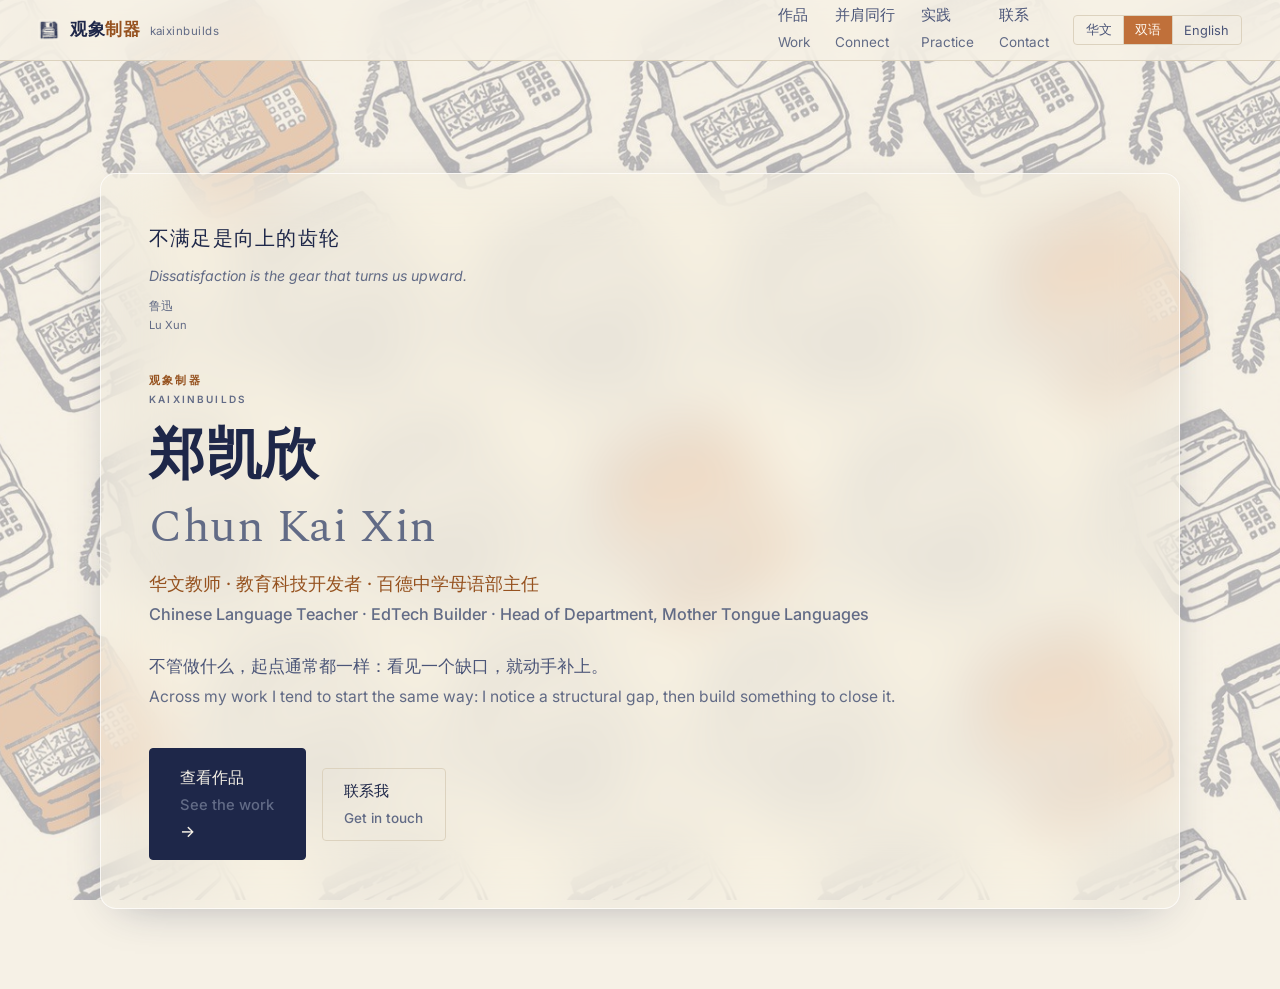
==== index.html @ 91c28ff5 "always-bilingual wordmark, one-sentence hero, Lu Xun epigraph" ====
<!DOCTYPE html>
<!-- Generated by build.py. Edit build.py, not this file. -->
<html lang="en">
<head>
<meta charset="utf-8">
<meta name="viewport" content="width=device-width, initial-scale=1">
<title data-i18n="page.home.title">Chun Kai Xin - Chinese Language Teacher and EdTech Builder</title>
<meta name="description" data-i18n="site.description" data-i18n-attr="content" content="Classroom-grounded Chinese Language learning tools, designed and built by a practising Singapore teacher.">
<link rel="canonical" href="https://kaixinbuilds.github.io/">

<meta property="og:type" content="website">
<meta property="og:site_name" content="kaixinbuilds">
<meta property="og:title" content="Chun Kai Xin - Chinese Language Teacher and EdTech Builder">
<meta property="og:description" content="Classroom-grounded Chinese Language learning tools, designed and built by a practising Singapore teacher.">
<meta property="og:url" content="https://kaixinbuilds.github.io/">
<meta property="og:image" content="https://kaixinbuilds.github.io/assets/social-card.jpg">
<meta name="twitter:card" content="summary_large_image">
<meta name="color-scheme" content="light">
<meta name="theme-color" content="#1E2749">

<!-- Spectral for headings and epigraphs, Inter for body and UI. Chinese
     resolves to the system serif (Songti SC / Source Han Serif): a webfont
     with CJK coverage would cost megabytes for one page. -->
<link rel="preconnect" href="https://fonts.googleapis.com">
<link rel="preconnect" href="https://fonts.gstatic.com" crossorigin>
<link href="https://fonts.googleapis.com/css2?family=Inter:wght@400;500;600&family=Spectral:ital,wght@0,400;0,600;1,400&display=swap" rel="stylesheet">

<link rel="stylesheet" href="style.css">
<link rel="icon" href="favicon.png" sizes="48x48">
<link rel="apple-touch-icon" href="apple-touch-icon.png">
</head>
<body>

<a class="skip-link" href="#main">Skip to content</a>

<header class="site-header">
  <div class="wrap">
    <div class="header-inner">
      <a class="wordmark" href="index.html" aria-current="page">
        <img class="mark" src="favicon.png" alt="" width="22" height="22" decoding="async">
        <span class="wordmark-text" id="wordmark-text">kaixin<em>builds</em></span>
      </a>

      <nav class="site-nav" aria-label="Primary">
        <a href="work.html" data-i18n="nav.work">Work</a>
        <a href="talks.html" data-i18n="nav.talks">Connect</a>
        <a href="approach.html" data-i18n="nav.approach">Practice</a>
        <a href="contact.html" data-i18n="nav.contact">Contact</a>
      </nav>

      <!-- Three modes, like the game: Chinese, both, English. The labels are
           language names, so they are never themselves translated. -->
      <div id="lang-switch" class="lang-switch" role="group" aria-label="Language / 语言">
        <button type="button" data-lang="zh" lang="zh-Hans">华文</button>
        <button type="button" data-lang="both" lang="zh-Hans">双语</button>
        <button type="button" data-lang="en" lang="en">English</button>
      </div>
    </div>
  </div>
</header>

<main id="main">
  <section class="hero" id="top">
    <div class="wrap">
      <!-- The couplet VocabSummit is named from. Both languages always show:
           the pairing itself is the content, not a translation of it. -->
      <p class="epigraph">
        <span class="zh" lang="zh-Hans">不满足是向上的齿轮</span>
        <span class="en" lang="en">Dissatisfaction is the gear that turns us upward.</span>
        <span class="src" data-i18n="epigraph.source">鲁迅</span>
      </p>

      <p class="eyebrow" data-i18n="brand.full">kaixinbuilds</p>
      <h1 class="hero-name" data-i18n="hero.name">Chun Kai Xin</h1>
      <p class="hero-tagline" data-i18n="hero.tagline"></p>
      <p class="hero-intro" data-i18n="hero.intro"></p>
      <p class="hero-actions">
        <a class="btn btn-primary" href="work.html" data-i18n="hero.ctaWork">See the work</a>
        <a class="btn btn-ghost" href="contact.html" data-i18n="hero.ctaContact">Get in touch</a>
      </p>
    </div>
  </section>
</main>

<script src="script.js"></script>
</body>
</html>
---- style.css ----
/* ==========================================================
   kaixinbuilds — block print on paper
   One ink tone on a warm paper ground, one ochre accent used
   sparingly. Tone comes from carved line, never from gradient.
   The playful 16-bit register is quoted, never worn: it only
   appears inside .screen-bezel.
   ========================================================== */

:root {
  /* ── ink on paper ── */
  --paper:      #F6F1E6;
  --paper-sunk: #EFE8D7;
  --card:       #FCFAF4;
  --ink:        #1E2749;
  --ink-soft:   #4B5578;
  --ink-faint:  #626B86;
  --rule:       #DCD2BE;
  --glass-edge: rgba(255, 255, 255, .70);

  /* ── the single accent, drawn from the sunrise in the print ── */
  --ochre:      #C0703A;
  --ochre-deep: #96521F;
  --ochre-wash: #F0E2D2;

  --font-serif: "Spectral", "Songti SC", "Noto Serif CJK SC", "Source Han Serif SC",
                "SimSun", Georgia, serif;
  --font-sans:  "Inter", -apple-system, BlinkMacSystemFont, "Segoe UI",
                "PingFang SC", "Hiragino Sans GB", "Microsoft YaHei", sans-serif;

  --wrap: 1080px;
  --wrap-narrow: 660px;
  --radius: 4px;              /* print is cut, not rounded */
}

/* Night print: the same block pulled in ink on dark stock. */
/* ── reset ─────────────────────────────────────────────── */
*, *::before, *::after { box-sizing: border-box; }
html { -webkit-text-size-adjust: 100%; scroll-behavior: smooth; }
@media (prefers-reduced-motion: reduce) {
  html { scroll-behavior: auto; }
  *, *::before, *::after { animation-duration: .01ms !important; transition-duration: .01ms !important; }
}

body {
  margin: 0;
  background: var(--paper);
  color: var(--ink);
  font-family: var(--font-sans);
  font-size: 17px;
  line-height: 1.68;
  -webkit-font-smoothing: antialiased;
}

img, svg { max-width: 100%; display: block; }

/* ── the print, fixed behind every page ────────────────── */
/* A pseudo-element rather than background-attachment: fixed, which iOS
   Safari does not honour. It sits behind everything and never scrolls,
   so the pattern reads as paper stock rather than as content. */
body::before {
  content: "";
  position: fixed;
  inset: 0;
  z-index: -1;
  pointer-events: none;
  background: url("assets/art/prints/payphone-background.jpg") center center / cover no-repeat;
  opacity: .30;
}
a { color: var(--ochre-deep); text-underline-offset: .18em; }

h1, h2, h3 {
  margin: 0;
  font-family: var(--font-serif);
  font-weight: 600;
  line-height: 1.22;
  letter-spacing: -.012em;
}
/* Chinese in a serif face needs a touch more air than latin does. */
:lang(zh) h1, :lang(zh) h2, :lang(zh) h3 { letter-spacing: .01em; }

:focus-visible { outline: 2px solid var(--ochre); outline-offset: 3px; }

.skip-link {
  position: absolute; left: -9999px; top: 0; z-index: 100;
  background: var(--ink); color: var(--paper); padding: .6rem 1rem; text-decoration: none;
}
.skip-link:focus { left: 0; top: 0; }

/* ── glass ─────────────────────────────────────────────── */
/* Content floats on frosted panels so the print stays visible behind it
   without ever competing with the text on top. */
main > section > .wrap {
  background: color-mix(in srgb, var(--paper) 50%, transparent);
  -webkit-backdrop-filter: blur(30px) saturate(165%);
          backdrop-filter: blur(30px) saturate(165%);
  border: 1px solid var(--glass-edge);
  border-radius: 16px;
  padding: clamp(1.5rem, 4vw, 3rem);
  box-shadow: 0 12px 44px -20px rgba(30, 39, 73, .38);
}

/* Without backdrop-filter the panel would be bare translucency over a busy
   pattern, so thicken it to near-opaque instead. */
@supports not ((backdrop-filter: blur(1px)) or (-webkit-backdrop-filter: blur(1px))) {
  main > section > .wrap { background: color-mix(in srgb, var(--paper) 97%, transparent); }
}

/* ── layout ────────────────────────────────────────────── */
.wrap { width: min(100% - 2.5rem, var(--wrap)); margin-inline: auto; }
.wrap-narrow { width: min(100% - 2.5rem, var(--wrap-narrow)); }
.section { padding-block: clamp(3.25rem, 7vw, 5.5rem); }
main > .section:first-child { padding-top: clamp(2.75rem, 6vw, 4.5rem); }
main > .section + .section { border-top: 1px solid var(--rule); }

/* Each nav item is its own page now, so every page opens with a title. */
.page-title {
  font-size: clamp(1.9rem, 4.4vw, 2.6rem);
  letter-spacing: -.025em;
}
.page-sub {
  margin: .85rem 0 clamp(2.25rem, 5vw, 3.25rem);
  color: var(--ink-soft);

  font-size: 1.04rem;
}
.section-title { font-size: clamp(1.5rem, 3.2vw, 1.95rem); }
.section-sub { margin: .7rem 0 2.5rem; color: var(--ink-soft); }

.eyebrow {
  margin: 0 0 .9rem;
  font-family: var(--font-sans);
  font-size: .68rem; font-weight: 600;
  letter-spacing: .2em; text-transform: uppercase;
  color: var(--ochre-deep);
}

/* ── header ────────────────────────────────────────────── */
.site-header {
  position: sticky; top: 0; z-index: 50;
  background: color-mix(in srgb, var(--paper) 82%, transparent);
  -webkit-backdrop-filter: blur(18px) saturate(150%);
          backdrop-filter: blur(18px) saturate(150%);
  border-bottom: 1px solid var(--rule);
}
/* The bar spans the window while the content panels stay centred at 1080px,
   so the wordmark sits at the left edge and the nav at the right instead of
   both bunching into the middle of a wide screen. */
.site-header .wrap {
  width: 100%;
  max-width: none;
  padding-inline: clamp(1.25rem, 3vw, 2.5rem);
}
.header-inner { display: flex; align-items: center; gap: 1.5rem; min-height: 60px; }

.wordmark {
  display: flex; align-items: center; gap: .6rem;
  margin-right: auto;
  color: var(--ink); text-decoration: none;
  font-family: var(--font-serif);
  font-size: 1.05rem; font-weight: 600; letter-spacing: -.01em;
}
.wordmark .mark {
  width: 22px; height: 22px; flex: none;
  border-radius: 3px;
}
.wordmark-text { white-space: nowrap; }
.wordmark-text :lang(zh-Hans) { letter-spacing: .04em; }
.wordmark-latin {
  margin-left: .55rem;
  font-family: var(--font-sans);
  font-size: .72rem;
  font-weight: 400;
  letter-spacing: .04em;
  color: var(--ink-faint);
}
.wordmark em { font-style: normal; color: var(--ochre-deep); }

.site-nav { display: flex; gap: 1.6rem; }
.site-nav a {
  color: var(--ink-soft); text-decoration: none;
  font-size: .92rem;
  padding-bottom: .15rem;
  border-bottom: 1px solid transparent;
}
.site-nav a:hover { color: var(--ink); border-bottom-color: var(--ochre); }
.site-nav a[aria-current="page"] { color: var(--ink); border-bottom-color: var(--ochre); }

@media (max-width: 700px) {
  .header-inner { flex-wrap: wrap; gap: .5rem 1rem; padding-bottom: .5rem; }
  .wordmark { margin-right: auto; }
  .site-nav {
    order: 3;
    width: 100%;
    gap: 1.25rem;
    padding-top: .1rem;
  }
  .site-nav a { font-size: .88rem; }
}

/* ── hero ──────────────────────────────────────────────── */
.hero { padding-block: clamp(3.5rem, 10vw, 7rem) clamp(3rem, 8vw, 5rem); }

/* The couplet the flagship project is named from. Both languages always
   show: the pairing is the content, not a translation of it. */
.epigraph { margin: 0 0 2.25rem; }
.epigraph .zh {
  display: block;
  font-family: var(--font-serif);
  font-size: clamp(1.05rem, 2.4vw, 1.28rem);
  letter-spacing: .06em;
  color: var(--ink);
}
.epigraph .en {
  display: block;
  margin-top: .5rem;
  font-size: .88rem; font-style: italic;
  color: var(--ink-faint);
}
/* Chinese readers do not need the couplet glossed back to them, so the
   English line shows only in the English version. */


.epigraph .src {
  display: block; margin-top: .5rem;
  font-size: .76rem; line-height: 1.6;
  color: var(--ink-faint);

}

.hero-name {
  font-size: clamp(2.3rem, 6.5vw, 3.5rem);
  letter-spacing: -.028em;
}
.hero-tagline {
  margin: .85rem 0 0;
  font-size: clamp(.98rem, 2vw, 1.1rem);
  color: var(--ochre-deep); font-weight: 500;

}
.hero-intro { margin: 1.5rem 0 0; color: var(--ink-soft); }
.hero-actions { display: flex; flex-wrap: wrap; align-items: center; gap: 1rem; margin: 2.4rem 0 0; }
.hero-actions .btn-primary {
  font-size: 1rem;
  padding: .9rem 1.9rem;
}
.hero-actions .btn-primary::after {
  content: " \2192";
  display: inline-block;
  transition: transform .16s;
}
.hero-actions .btn-primary:hover::after { transform: translateX(3px); }

/* ── buttons ───────────────────────────────────────────── */
.btn {
  display: inline-block; font-family: var(--font-sans);
  font-size: .92rem; font-weight: 500;
  padding: .66rem 1.35rem;
  border: 1px solid var(--ink);
  border-radius: var(--radius);
  text-decoration: none; cursor: pointer;
  transition: background .14s, color .14s;
}
.btn-primary { background: var(--ink); color: var(--paper); }
.btn-primary:hover { background: transparent; color: var(--ink); }
.btn-ghost { background: transparent; color: var(--ink); border-color: var(--rule); }
.btn-ghost:hover { border-color: var(--ink); }
.btn-accent { background: var(--ochre); border-color: var(--ochre); color: #FFF8F0; }
.btn-accent:hover { background: var(--ochre-deep); border-color: var(--ochre-deep); }
.btn[disabled] { opacity: .55; cursor: progress; }

/* ── screen bezel: the one place pixel content is allowed ─ */
.screen-bezel {
  border-radius: 8px;
  padding: 11px;
  background: var(--ink);
  box-shadow: inset 0 1px 4px rgba(0, 0, 0, .35);
}
.screen-inner {
  position: relative;
  border-radius: 3px;
  overflow: hidden;
  background: #12162A;
  aspect-ratio: 16 / 10;
}
.screen-inner img {
  width: 100%; height: 100%;
  object-fit: cover; image-rendering: pixelated;
  opacity: 0; transition: opacity .2s;
}
.shot.is-loaded .screen-inner img { opacity: 1; }
.shot.is-loaded .screen-inner::after { content: none; }
.screen-inner::after {
  content: attr(data-missing);
  position: absolute; inset: 0;
  display: grid; place-items: center; text-align: center;
  padding: 1rem;
  color: rgba(242, 235, 219, .42);
  font-size: .72rem; line-height: 1.8; font-family: var(--font-sans);
}

/* ── featured project ──────────────────────────────────── */
.featured-titlerow { display: flex; align-items: baseline; gap: .8rem; flex-wrap: wrap; }
.featured-title { font-size: clamp(1.75rem, 4vw, 2.35rem); letter-spacing: -.025em; }
.featured-subtitle { margin: .45rem 0 0; color: var(--ink-soft); font-size: 1.04rem; }
.featured-summary { margin: 1.35rem 0 0; color: var(--ink-soft); }

.badge-live {
  font-family: var(--font-sans);
  font-size: .64rem; font-weight: 600; letter-spacing: .14em; text-transform: uppercase;
  color: var(--ochre-deep);
  border: 1px solid var(--ochre);
  border-radius: var(--radius);
  padding: .16rem .5rem;
}

/* specimen-label discipline: figures stated plainly, ruled, not boxed */
.stats {
  display: flex; flex-wrap: wrap; gap: 1.5rem 2.5rem;
  margin: 2.1rem 0 0; padding: 1.3rem 0 0;
  border-top: 1px solid var(--rule);
  list-style: none;
}
.stats .value {
  display: block;
  font-family: var(--font-serif);
  font-size: clamp(1.5rem, 3.4vw, 1.95rem);
  font-variant-numeric: tabular-nums;
  letter-spacing: -.02em;
}
.stats .label {
  display: block; margin-top: .2rem;
  font-size: .78rem; letter-spacing: .06em;
  color: var(--ink-faint);
}

.highlight-box {
  margin: 2.1rem 0 0;
  padding-left: 1.2rem;
  border-left: 2px solid var(--ochre);

}
.highlight-box .label {
  display: block;
  font-size: .68rem; font-weight: 600;
  letter-spacing: .18em; text-transform: uppercase;
  color: var(--ochre-deep); margin-bottom: .45rem;
}
.highlight-box p { margin: 0; color: var(--ink-soft); font-size: .97rem; }

.featured-cta { margin: 2rem 0 0; }

/* screenshots read as captured artifacts: plenty of air, ruled captions */
.shots {
  display: grid; grid-template-columns: repeat(auto-fit, minmax(250px, 1fr));
  gap: 1.5rem;
  margin-top: clamp(2.5rem, 5vw, 3.5rem);
}
.shot { margin: 0; }
.shot-wide { grid-column: 1 / -1; }
.shot-wide .screen-inner { aspect-ratio: 1600 / 826; }
.shot figcaption {
  margin-top: .75rem; padding-top: .5rem;
  border-top: 1px solid var(--rule);
  font-size: .81rem; color: var(--ink-faint);
}

/* ── project grid ──────────────────────────────────────── */
.card-grid {
  display: grid;
  grid-template-columns: repeat(auto-fit, minmax(min(100%, 22rem), 1fr));
  gap: clamp(1.5rem, 3vw, 2.25rem);
  align-items: start;
}
.card {
  display: flex; flex-direction: column;
  background: color-mix(in srgb, var(--card) 92%, transparent);
  border: 1px solid var(--rule);
  border-radius: var(--radius);
  padding: 1.6rem;
  transition: border-color .15s;
}
.card:hover { border-color: var(--ink); }
.card-body { display: flex; flex-direction: column; flex: 1; }

/* Name on top, the thing itself in the middle, details underneath. */
.card-media { gap: 0; }
.card-media > h3 { margin-bottom: 1rem; }
.card-media > .shot { margin: 0 0 1.25rem; }
.card-media .screen-inner { aspect-ratio: 16 / 10; }
.card-media .shot figcaption { margin-top: .6rem; padding-top: .45rem; }
.card h3 { font-size: 1.16rem; }

/* A project with a playable embed spans the whole grid row. */
.card-wide {
  grid-column: 1 / -1;
  display: grid;
  grid-template-columns: minmax(0, 1.2fr) minmax(0, 1fr);
  gap: 1.8rem;
  align-items: center;
}
@media (max-width: 760px) { .card-wide { grid-template-columns: 1fr; gap: 1.3rem; } }

.embed .screen-inner { background: #12162A; }
.card-wide .screen-inner { aspect-ratio: 16 / 10; }
.embed-note { margin: .7rem 0 0 !important; font-size: .78rem; color: var(--ink-faint); }

.embed-play {
  position: absolute; inset: 0;
  display: grid; place-content: center; gap: .7rem; justify-items: center;
  width: 100%; height: 100%;
  border: 0; cursor: pointer;
  font-family: var(--font-sans); color: #F2EBDB;
  background: radial-gradient(circle at 50% 45%, #2A2F52 0%, #12162A 70%);
  transition: background .2s;
}
.embed-play:hover { background: radial-gradient(circle at 50% 45%, #353B66 0%, #12162A 70%); }
.embed-play-icon {
  display: grid; place-content: center;
  width: 54px; height: 54px; border-radius: 50%;
  border: 1px solid rgba(242, 235, 219, .45);
  font-size: 1.1rem; padding-left: 4px;
}
.embed-play:hover .embed-play-icon { border-color: var(--ochre); color: var(--ochre); }
.embed-play-label { font-size: .88rem; font-weight: 500; letter-spacing: .02em; }

.embed-frame { position: absolute; inset: 0; width: 100%; height: 100%; border: 0; display: block; }
.card p { margin: .7rem 0 1.4rem; color: var(--ink-soft); font-size: .94rem; }
.card-foot { margin-top: auto; display: flex; align-items: center; justify-content: flex-end; }

.card-link { font-size: .9rem; font-weight: 500; text-decoration: none; white-space: nowrap; }
.card-link:hover { text-decoration: underline; }
.card-link[aria-disabled="true"] { color: var(--ink-faint); pointer-events: none; }

/* ── talks ─────────────────────────────────────────────── */
/* An accordion rather than a stack: the page reads as a scannable list of
   titles, and a visitor opens only what they came for. Built on <details>
   so it works with the keyboard and without JavaScript. */
/* Upcoming and completed are separate groups, each in its own order. */
.talk-group + .talk-group { margin-top: 2.75rem; }
.talk-group-title {
  font-family: var(--font-sans);
  font-size: .7rem; font-weight: 600;
  letter-spacing: .18em; text-transform: uppercase;
  color: var(--ink-faint);
  margin-bottom: .35rem;
}
.talks-list { list-style: none; margin: 0; padding: 0; }
.talks-list li { border-top: 1px solid var(--rule); }
.talks-list li:last-child { border-bottom: 1px solid var(--rule); }

.talk-head {
  display: grid;
  grid-template-columns: 8.5rem 1fr auto 1rem;
  align-items: baseline;
  gap: .5rem 1.25rem;
  padding: 1.15rem .25rem;
  cursor: pointer;
  list-style: none;
  transition: background .15s;
}
.talk-head::-webkit-details-marker { display: none; }
.talk-head:hover { background: color-mix(in srgb, var(--ochre) 7%, transparent); }
.talk-head:focus-visible { outline: 2px solid var(--ochre); outline-offset: -2px; }

.talk-date { font-size: .84rem; color: var(--ink-faint); font-variant-numeric: tabular-nums; }
.talk-title {
  font-family: var(--font-serif);
  font-size: 1.04rem; font-weight: 600;
  line-height: 1.35;
  color: var(--ink);
}
.talk-status {
  font-size: .64rem; font-weight: 600; letter-spacing: .1em; text-transform: uppercase;
  white-space: nowrap;
}
.talk-status.upcoming { color: var(--ochre-deep); }
.talk-status.completed { color: var(--ink-faint); }

.talk-chevron {
  justify-self: end;
  width: 8px; height: 8px;
  border-right: 1.5px solid var(--ink-faint);
  border-bottom: 1.5px solid var(--ink-faint);
  transform: rotate(45deg) translate(-2px, -2px);
  transition: transform .2s;
}
.talk[open] .talk-chevron { transform: rotate(-135deg) translate(-2px, -2px); }

.talk-body {
  padding: 0 1rem 1.4rem 9.75rem;
  animation: talk-open .22s ease-out;
}
@keyframes talk-open { from { opacity: 0; transform: translateY(-4px); } }
@media (prefers-reduced-motion: reduce) { .talk-body { animation: none; } }

.talk-venue { margin: 0; font-size: .87rem; color: var(--ink-faint); }
.talk-summary { margin: .6rem 0 0; color: var(--ink-soft); font-size: .95rem; }
.talk-links { display: flex; flex-wrap: wrap; gap: 1.4rem; margin: .9rem 0 0; }
.talk-link { font-size: .89rem; }

/* Recognition earned by a talk, set apart from its description. */
.talk-award {
  margin: .6rem 0 0;
  font-size: .84rem; font-weight: 500;
  color: var(--ochre-deep);
}
.talk-award::before { content: "\25c6"; margin-right: .45rem; font-size: .7em; vertical-align: .1em; }

@media (max-width: 660px) {
  .talk-head { grid-template-columns: 1fr auto auto; gap: .3rem .7rem; }
  .talk-date    { grid-row: 1; grid-column: 1; }
  .talk-status  { grid-row: 1; grid-column: 2; }
  .talk-chevron { grid-row: 1; grid-column: 3; align-self: center; }
  .talk-title   { grid-row: 2; grid-column: 1 / -1; }
  .talk-body { padding-left: .25rem; padding-right: .25rem; }
}

/* ── approach ──────────────────────────────────────────── */
.lede { margin: 1.1rem 0 0; color: var(--ink-soft); }
.approach .epigraph { margin-bottom: 2rem; }

/* The loop is a real sequence, so it is a real ordered list. */
.loop {
  list-style: none;
  counter-reset: loop;
  margin: clamp(2.5rem, 6vw, 3.5rem) 0 0;
  padding: 0;
  display: grid;
  gap: clamp(1.9rem, 4vw, 2.6rem);
}
.loop li { counter-increment: loop; position: relative; padding-left: 2.9rem; }
.loop li::before {
  content: counter(loop);
  position: absolute; left: 0; top: .1rem;
  width: 1.9rem; height: 1.9rem;
  display: grid; place-content: center;
  border: 1px solid var(--ochre);
  border-radius: 50%;
  font-family: var(--font-sans);
  font-size: .78rem; font-weight: 600;
  color: var(--ochre-deep);
}
/* a line joining the stages, so it reads as one loop rather than five notes */
.loop li:not(:last-child)::after {
  content: "";
  position: absolute; left: .95rem; top: 2.3rem; bottom: -1.5rem;
  border-left: 1px dashed var(--rule);
}
.loop h2 { font-size: 1.08rem; line-height: 1.35; }
.loop-cycle {
  margin: .25rem 0 0;
  font-size: .72rem; letter-spacing: .12em; text-transform: lowercase;
  font-style: italic;
  color: var(--ink-faint);
}
.loop li > p:last-child { margin: .65rem 0 0; color: var(--ink-soft); font-size: .96rem; }

/* ── contact layout ───────────────────────────────────── */
.contact-layout {
  display: grid;
  grid-template-columns: minmax(0, 1fr) minmax(0, 30rem);
  gap: clamp(2rem, 5vw, 4rem);
  align-items: start;
  margin-top: clamp(2rem, 5vw, 3rem);
}
@media (max-width: 860px) {
  .contact-layout { grid-template-columns: 1fr; }
  .specimen { justify-self: start; max-width: 30rem; }
}
/* ── the print, hung and labelled ──────────────────────── */
/* Gallery conventions: a deep mat, a thin frame, and a wall label naming the
   artist first. The work is credited, not used as wallpaper. */
.specimen { display: none; margin: 0; }
.specimen.is-loaded { display: block; }

.specimen-plate {
  background: #FFFDF8;
  border: 1px solid var(--rule);
  padding: clamp(.9rem, 2.5vw, 1.4rem);
  box-shadow: 0 14px 30px -18px rgba(30, 39, 73, .5);
}
.specimen-plate img { width: 100%; height: auto; }

.specimen-label {
  display: grid;
  gap: .12rem;
  margin-top: 1rem;
  padding-left: .1rem;
  border-left: 0;
}
.specimen-artist {
  font-family: var(--font-serif);
  font-size: .94rem;
  color: var(--ink-soft);
}
.specimen-title {
  font-family: var(--font-serif);
  font-size: 1.08rem; font-weight: 600; font-style: italic;
  color: var(--ink);
}
.specimen-meta {
  margin-top: .2rem;
  font-size: .82rem;
  color: var(--ink-faint);
}
/* ── data-load failure notice ──────────────────────────── */
.data-error { border: 1px solid var(--rule); border-radius: var(--radius); padding: 1.5rem; background: var(--card); }
.data-error h3 { font-size: 1rem; margin-bottom: .5rem; }
.data-error p { margin: 0; color: var(--ink-soft); font-size: .92rem; }

/* ── lightbox ──────────────────────────────────────────── */
/* <dialog> so the browser supplies the focus trap, the Escape key and the
   inertness of everything behind it. */
/* An always-visible control, not just a hover cursor: on a touch screen
   there is no hover, so the affordance has to be drawn. */
.shot img, .specimen img { cursor: zoom-in; }
.shot img:focus-visible, .specimen img:focus-visible { outline: 2px solid var(--ochre); outline-offset: 3px; }

.screen-bezel, .specimen-plate { position: relative; }

.screen-bezel::after,
.specimen-plate::after {
  content: "\2921\FE0E";           /* diagonal arrows */
  position: absolute;
  right: .85rem; bottom: .85rem;
  width: 1.85rem; height: 1.85rem;
  display: grid; place-content: center;
  border-radius: 5px;
  font-size: .82rem; line-height: 1;
  pointer-events: none;
  transition: opacity .16s, transform .16s;
}
/* dark device frame: light chip */
.screen-bezel::after {
  color: #F2EBDB;
  background: rgba(242, 235, 219, .16);
  border: 1px solid rgba(242, 235, 219, .32);
  opacity: .85;
}
/* light gallery mat: ink chip */
.specimen-plate::after {
  right: .55rem; bottom: .55rem;
  color: var(--ink);
  background: rgba(30, 39, 73, .07);
  border: 1px solid rgba(30, 39, 73, .18);
  opacity: .8;
}
.shot:hover .screen-bezel::after,
.specimen:hover .specimen-plate::after {
  opacity: 1;
  transform: scale(1.08);
}
/* the play button owns that corner instead */
.embed .screen-bezel::after { content: none; }

.lightbox {
  border: 0;
  padding: clamp(1rem, 4vw, 2.5rem);
  max-width: 100vw;
  max-height: 100vh;
  width: 100%;
  height: 100%;
  background: transparent;
  overflow: hidden;
}
.lightbox::backdrop {
  background: rgba(18, 22, 42, .88);
  -webkit-backdrop-filter: blur(6px);
          backdrop-filter: blur(6px);
}
.lightbox img {
  max-width: 100%;
  max-height: calc(100vh - 8rem);
  margin: auto;
  object-fit: contain;
  border-radius: 3px;
  box-shadow: 0 30px 70px -30px rgba(0, 0, 0, .8);
  cursor: zoom-out;
}
.lightbox-caption {
  margin: 1rem auto 0;
  max-width: 60ch;
  text-align: center;
  font-size: .86rem;
  color: rgba(242, 235, 219, .8);
}
.lightbox-close {
  position: absolute; top: .9rem; right: 1rem;
  width: 2.4rem; height: 2.4rem;
  display: grid; place-content: center;
  background: rgba(242, 235, 219, .12);
  border: 1px solid rgba(242, 235, 219, .3);
  border-radius: 50%;
  color: #F2EBDB;
  font-size: 1.1rem; line-height: 1;
  cursor: pointer;
}
.lightbox-close::before { content: "\00d7"; }
.lightbox-close:hover { background: rgba(242, 235, 219, .22); }


/* ── the canonical URL, shown in full ──────────────────── */
/* Visible and linked, so the address is both readable to a person and a
   real signal pointing search engines at the project itself. */
.project-url {
  margin: .9rem 0 0;
  font-size: .82rem;
  word-break: break-word;
}
.project-url a {
  color: var(--ink-faint);
  text-decoration: none;
  border-bottom: 1px solid var(--rule);
  padding-bottom: .1rem;
}
.project-url a:hover { color: var(--ochre-deep); border-bottom-color: var(--ochre); }
.card .project-url { margin: 0 0 .6rem; }

.project-links { display: grid; gap: .35rem; margin: 0 0 1.2rem; }
.project-links a {
  font-size: .86rem;
  color: var(--ochre-deep);
  text-decoration: none;
}
.project-links a:hover { text-decoration: underline; }

/* ── three language modes ──────────────────────────────── */
.lang-switch {
  display: flex;
  border: 1px solid var(--rule);
  border-radius: var(--radius);
  overflow: hidden;
  flex: none;
}
.lang-switch button {
  font-family: var(--font-sans);
  font-size: .8rem;
  color: var(--ink-soft);
  background: transparent;
  border: 0;
  border-left: 1px solid var(--rule);
  padding: .36rem .7rem;
  cursor: pointer;
  white-space: nowrap;
  transition: background .14s, color .14s;
}
.lang-switch button:first-child { border-left: 0; }
.lang-switch button:hover { color: var(--ink); background: rgba(192, 112, 58, .08); }
.lang-switch button.is-on {
  background: var(--ochre);
  color: #FFF8F0;
  font-weight: 500;
}

/* In bilingual mode both languages are shown, Chinese leading and English
   set quieter beneath it, so neither reads as a caption on the other. */
.bi-zh, .bi-en { display: block; }
.bi-en {
  margin-top: .18em;
  font-size: .92em;
  color: var(--ink-faint);
}
/* inside a heading the pairing should stay tight */
h1 .bi-en, h2 .bi-en, h3 .bi-en { font-size: .82em; font-weight: 400; }
/* small metadata reads better on one line */
.stats .label .bi-zh, .stats .label .bi-en,
.talk-date .bi-zh, .talk-date .bi-en,
.specimen-meta .bi-zh, .specimen-meta .bi-en { display: block; }
.talk-status .bi-en, .badge-live .bi-en { display: none; }

/* the epigraph gloss hides only in Chinese-only mode */
html[data-lang-mode="zh"] .epigraph .en { display: none; }
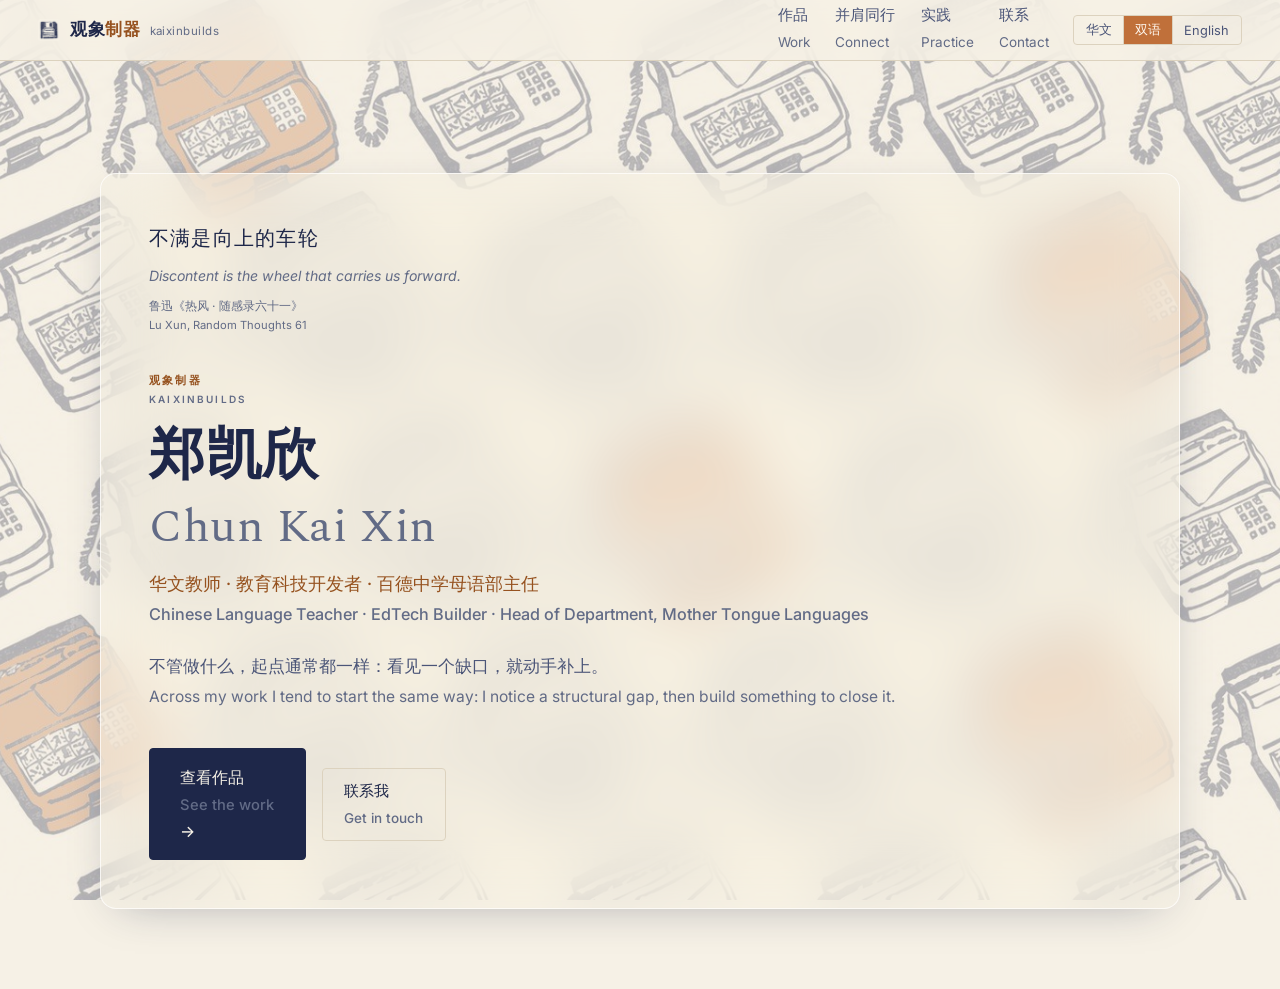
==== commit b14fe28c: "canonical Lu Xun line, explicit mode and audience per entry, more air above the first group" ====
--- a/index.html
+++ b/index.html
@@ -65,8 +65,8 @@
       <!-- The couplet VocabSummit is named from. Both languages always show:
            the pairing itself is the content, not a translation of it. -->
       <p class="epigraph">
-        <span class="zh" lang="zh-Hans">不满足是向上的齿轮</span>
-        <span class="en" lang="en">Dissatisfaction is the gear that turns us upward.</span>
+        <span class="zh" lang="zh-Hans">不满是向上的车轮</span>
+        <span class="en" lang="en">Discontent is the wheel that carries us forward.</span>
         <span class="src" data-i18n="epigraph.source">鲁迅</span>
       </p>
 
--- a/style.css
+++ b/style.css
@@ -436,13 +436,14 @@
    titles, and a visitor opens only what they came for. Built on <details>
    so it works with the keyboard and without JavaScript. */
 /* Upcoming and completed are separate groups, each in its own order. */
-.talk-group + .talk-group { margin-top: 2.75rem; }
+#talks-list > .talk-group:first-child { margin-top: clamp(2rem, 5vw, 3rem); }
+.talk-group + .talk-group { margin-top: 3.25rem; }
 .talk-group-title {
   font-family: var(--font-sans);
   font-size: .7rem; font-weight: 600;
   letter-spacing: .18em; text-transform: uppercase;
   color: var(--ink-faint);
-  margin-bottom: .35rem;
+  margin-bottom: .6rem;
 }
 .talks-list { list-style: none; margin: 0; padding: 0; }
 .talks-list li { border-top: 1px solid var(--rule); }
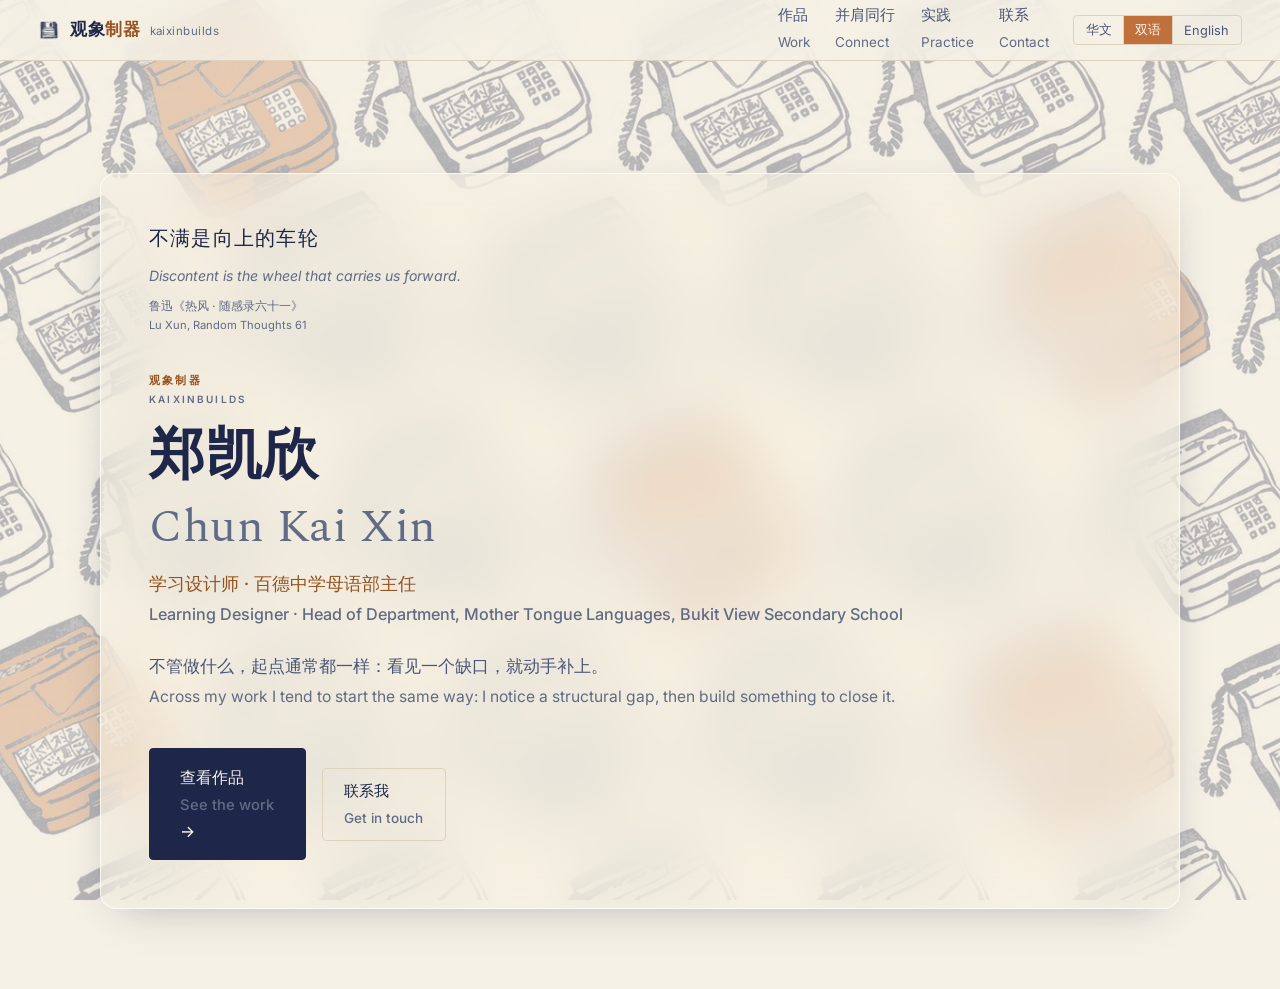
==== commit 393361ea: "Learning Designer 学习设计师; drop the teacher line that duplicated the HOD title" ====
--- a/index.html
+++ b/index.html
@@ -4,13 +4,13 @@
 <head>
 <meta charset="utf-8">
 <meta name="viewport" content="width=device-width, initial-scale=1">
-<title data-i18n="page.home.title">Chun Kai Xin - Chinese Language Teacher and EdTech Builder</title>
+<title data-i18n="page.home.title">Chun Kai Xin - Learning Designer</title>
 <meta name="description" data-i18n="site.description" data-i18n-attr="content" content="Classroom-grounded Chinese Language learning tools, designed and built by a practising Singapore teacher.">
 <link rel="canonical" href="https://kaixinbuilds.github.io/">
 
 <meta property="og:type" content="website">
 <meta property="og:site_name" content="kaixinbuilds">
-<meta property="og:title" content="Chun Kai Xin - Chinese Language Teacher and EdTech Builder">
+<meta property="og:title" content="Chun Kai Xin - Learning Designer">
 <meta property="og:description" content="Classroom-grounded Chinese Language learning tools, designed and built by a practising Singapore teacher.">
 <meta property="og:url" content="https://kaixinbuilds.github.io/">
 <meta property="og:image" content="https://kaixinbuilds.github.io/assets/social-card.jpg">
--- a/style.css
+++ b/style.css
@@ -495,6 +495,12 @@
 @media (prefers-reduced-motion: reduce) { .talk-body { animation: none; } }
 
 .talk-venue { margin: 0; font-size: .87rem; color: var(--ink-faint); }
+.talk-venue a {
+  color: inherit;
+  text-decoration: none;
+  border-bottom: 1px solid var(--rule);
+}
+.talk-venue a:hover { color: var(--ochre-deep); border-bottom-color: var(--ochre); }
 .talk-summary { margin: .6rem 0 0; color: var(--ink-soft); font-size: .95rem; }
 .talk-links { display: flex; flex-wrap: wrap; gap: 1.4rem; margin: .9rem 0 0; }
 .talk-link { font-size: .89rem; }
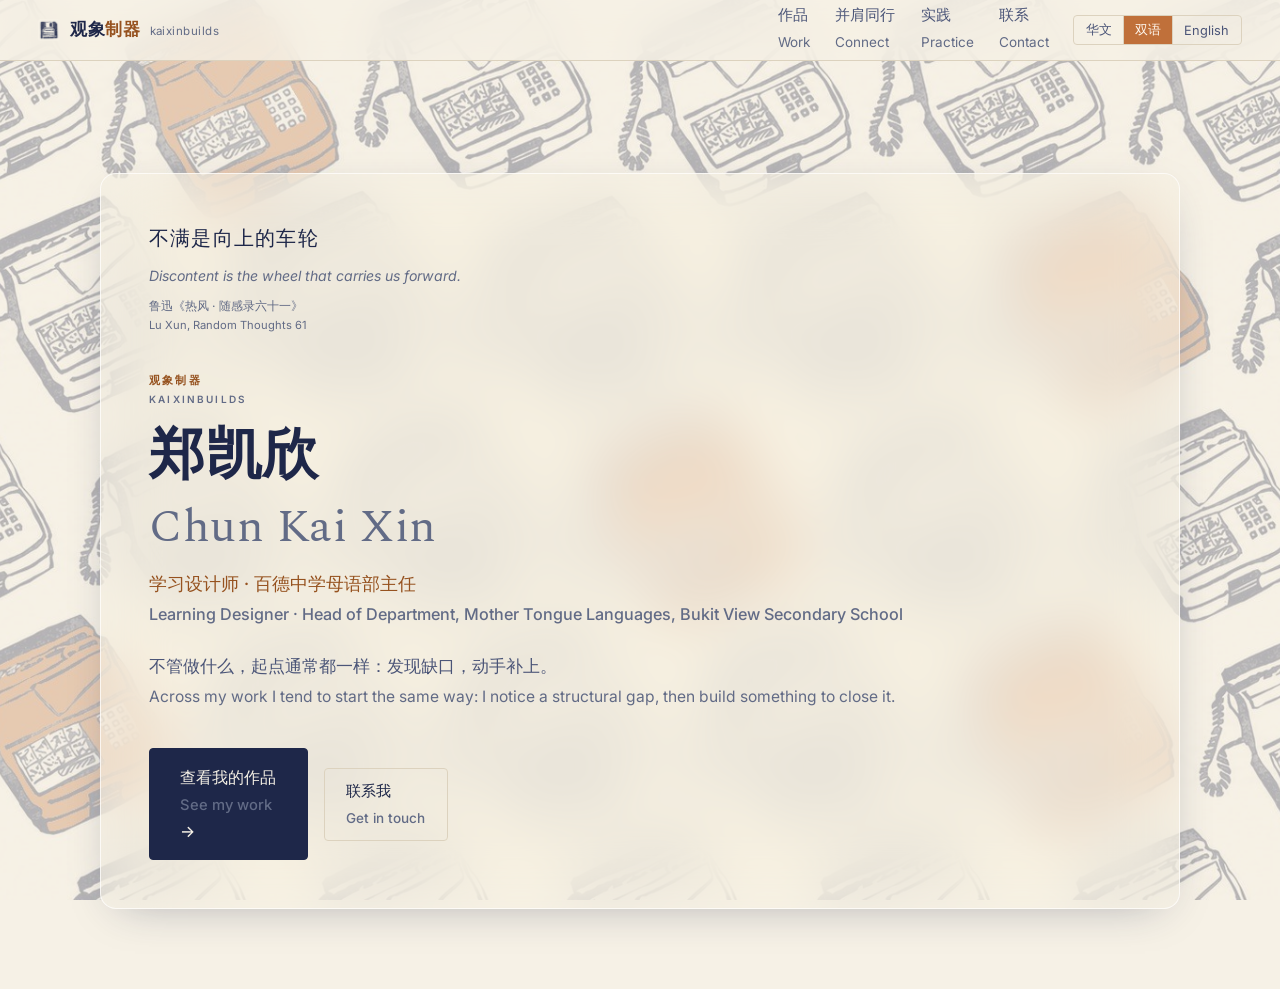
==== commit c65e73f3: "gloss the name on Contact, rewrite Practice as the five real design thinking steps, add Search Conso" ====
--- a/index.html
+++ b/index.html
@@ -75,7 +75,7 @@
       <p class="hero-tagline" data-i18n="hero.tagline"></p>
       <p class="hero-intro" data-i18n="hero.intro"></p>
       <p class="hero-actions">
-        <a class="btn btn-primary" href="work.html" data-i18n="hero.ctaWork">See the work</a>
+        <a class="btn btn-primary" href="work.html" data-i18n="hero.ctaWork">See my work</a>
         <a class="btn btn-ghost" href="contact.html" data-i18n="hero.ctaContact">Get in touch</a>
       </p>
     </div>
--- a/style.css
+++ b/style.css
@@ -535,8 +535,8 @@
   display: grid;
   gap: clamp(1.9rem, 4vw, 2.6rem);
 }
-.loop li { counter-increment: loop; position: relative; padding-left: 2.9rem; }
-.loop li::before {
+.loop > li { counter-increment: loop; position: relative; padding-left: 2.9rem; }
+.loop > li::before {
   content: counter(loop);
   position: absolute; left: 0; top: .1rem;
   width: 1.9rem; height: 1.9rem;
@@ -548,7 +548,7 @@
   color: var(--ochre-deep);
 }
 /* a line joining the stages, so it reads as one loop rather than five notes */
-.loop li:not(:last-child)::after {
+.loop > li:not(:last-child)::after {
   content: "";
   position: absolute; left: .95rem; top: 2.3rem; bottom: -1.5rem;
   border-left: 1px dashed var(--rule);
@@ -560,7 +560,27 @@
   font-style: italic;
   color: var(--ink-faint);
 }
-.loop li > p:last-child { margin: .65rem 0 0; color: var(--ink-soft); font-size: .96rem; }
+/* Each stage is answered in points rather than prose: they are notes taken
+   from a real build, and a bullet cannot pretend to be an argument. */
+.loop-points {
+  margin: .7rem 0 0;
+  padding-left: 1.05rem;
+  display: grid;
+  gap: .4rem;
+  color: var(--ink-soft);
+  font-size: .96rem;
+}
+.loop-points li { padding-left: .15rem; }
+.loop-points li::marker { color: var(--ochre); }
+
+/* The loop has no last stage, so the list is closed by a line saying so. */
+.loop-close {
+  margin: clamp(1.9rem, 4vw, 2.6rem) 0 0;
+  padding-left: 2.9rem;
+  color: var(--ink-soft);
+  font-size: .96rem;
+}
+@media (max-width: 480px) { .loop-close { padding-left: 0; } }
 
 /* ── contact layout ───────────────────────────────────── */
 .contact-layout {
@@ -610,6 +630,17 @@
   font-size: .82rem;
   color: var(--ink-faint);
 }
+/* ── the name, glossed ─────────────────────────────────── */
+/* The epigraph device again, but closing the last page rather than opening
+   one, so it sits under a rule and keeps to a reading measure. */
+.colophon {
+  max-width: 34rem;
+  margin: clamp(3rem, 8vw, 4.5rem) 0 0;
+  padding-top: 1.4rem;
+  border-top: 1px solid var(--rule);
+}
+.colophon .zh { letter-spacing: .1em; }
+
 /* ── data-load failure notice ──────────────────────────── */
 .data-error { border: 1px solid var(--rule); border-radius: var(--radius); padding: 1.5rem; background: var(--card); }
 .data-error h3 { font-size: 1rem; margin-bottom: .5rem; }
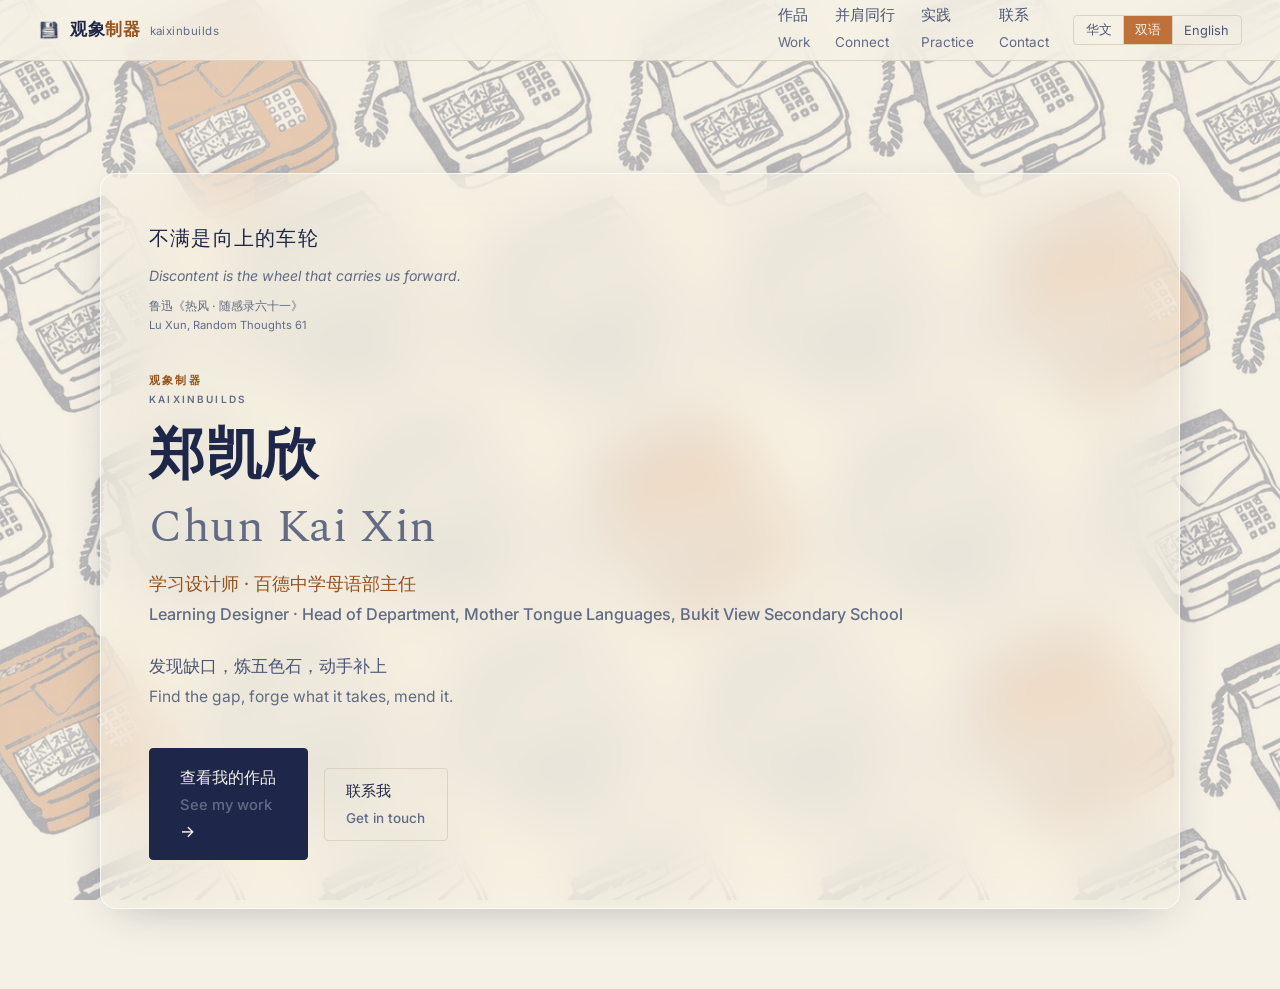
==== commit 7d478642: "Rename talks.html to connect.html and approach.html to practice.html, matching the nav" ====
--- a/index.html
+++ b/index.html
@@ -43,8 +43,8 @@
 
       <nav class="site-nav" aria-label="Primary">
         <a href="work.html" data-i18n="nav.work">Work</a>
-        <a href="talks.html" data-i18n="nav.talks">Connect</a>
-        <a href="approach.html" data-i18n="nav.approach">Practice</a>
+        <a href="connect.html" data-i18n="nav.talks">Connect</a>
+        <a href="practice.html" data-i18n="nav.approach">Practice</a>
         <a href="contact.html" data-i18n="nav.contact">Contact</a>
       </nav>
 
--- a/style.css
+++ b/style.css
@@ -349,6 +349,35 @@
 
 .featured-cta { margin: 2rem 0 0; }
 
+/* A prompt meant to be copied out verbatim rather than read as prose, so it
+   is set in mono on the card ground and allowed to scroll on its own. */
+.copy-block {
+  margin: 1.3rem 0 0;
+  padding: 1rem 1.15rem;
+  background: var(--card);
+  border: 1px solid var(--rule);
+  border-radius: var(--radius);
+  overflow-x: auto;
+}
+.copy-block pre {
+  margin: 0;
+  font-family: ui-monospace, SFMono-Regular, Menlo, Consolas,
+               "PingFang SC", "Microsoft YaHei", monospace;
+  font-size: .86rem;
+  line-height: 1.75;
+  white-space: pre-wrap;      /* long Chinese lines wrap instead of scrolling */
+  word-break: break-word;
+  color: var(--ink);
+}
+.copy-block .cap {
+  display: block;
+  margin-bottom: .6rem;
+  font-family: var(--font-sans);
+  font-size: .68rem; font-weight: 600;
+  letter-spacing: .18em; text-transform: uppercase;
+  color: var(--ochre-deep);
+}
+
 /* screenshots read as captured artifacts: plenty of air, ruled captions */
 .shots {
   display: grid; grid-template-columns: repeat(auto-fit, minmax(250px, 1fr));
@@ -401,6 +430,7 @@
 @media (max-width: 760px) { .card-wide { grid-template-columns: 1fr; gap: 1.3rem; } }
 
 .embed .screen-inner { background: #12162A; }
+.embed .screen-inner::after { content: none; }
 .card-wide .screen-inner { aspect-ratio: 16 / 10; }
 .embed-note { margin: .7rem 0 0 !important; font-size: .78rem; color: var(--ink-faint); }
 
@@ -535,7 +565,7 @@
   display: grid;
   gap: clamp(1.9rem, 4vw, 2.6rem);
 }
-.loop > li { counter-increment: loop; position: relative; padding-left: 2.9rem; }
+.loop > li { counter-increment: loop; position: relative; padding-left: 2.9rem; min-width: 0; }
 .loop > li::before {
   content: counter(loop);
   position: absolute; left: 0; top: .1rem;
@@ -570,8 +600,12 @@
   color: var(--ink-soft);
   font-size: .96rem;
 }
-.loop-points li { padding-left: .15rem; }
+.loop-points li { padding-left: .15rem; min-width: 0; }
 .loop-points li::marker { color: var(--ochre); }
+/* Numbers need more room than a bullet does, and read better held apart
+   from the text with the figures aligned. */
+.loop-points-num { padding-left: 1.6rem; }
+.loop-points-num li::marker { font-variant-numeric: tabular-nums; font-weight: 600; }
 
 /* The loop has no last stage, so the list is closed by a line saying so. */
 .loop-close {
@@ -581,6 +615,122 @@
   font-size: .96rem;
 }
 @media (max-width: 480px) { .loop-close { padding-left: 0; } }
+
+/* ── the tools behind a role ────────────────────────────── */
+/* Each hired role names a real product, so the name carries a way to reach
+   it: the link sits beside the heading, in the open. The tutorial is one
+   step further out, folded away, because six open guides would bury the
+   six roles they belong to. */
+.tool-head {
+  display: flex; flex-wrap: wrap;
+  align-items: baseline;
+  gap: .4rem .6rem;
+}
+.tool-link {
+  font-family: var(--font-sans);
+  font-size: .72rem; font-weight: 600;
+  letter-spacing: .02em;
+  white-space: nowrap;
+  color: var(--ochre-deep);
+  max-width: 100%;
+  overflow-wrap: anywhere;
+  text-decoration: none;
+  padding: .18rem .55rem;
+  border: 1px solid var(--rule);
+  border-radius: 999px;
+  transition: background .15s, border-color .15s;
+}
+.tool-link:hover { background: var(--ochre-wash); border-color: var(--ochre); }
+.tool-link:focus-visible { outline: 2px solid var(--ochre); outline-offset: 2px; }
+
+/* Folded, so the list still reads as six roles rather than twelve links. */
+.tool-guide { margin: .6rem 0 0; }
+.tool-guide > summary {
+  display: inline-flex; align-items: center; gap: .4rem;
+  cursor: pointer; list-style: none;
+  font-family: var(--font-sans);
+  font-size: .68rem; font-weight: 600;
+  letter-spacing: .12em; text-transform: uppercase;
+  color: var(--ink-faint);
+}
+.tool-guide > summary::-webkit-details-marker { display: none; }
+.tool-guide > summary::before {
+  content: "";
+  flex: none;
+  width: 6px; height: 6px;
+  border-right: 1.5px solid var(--ink-faint);
+  border-bottom: 1.5px solid var(--ink-faint);
+  transform: rotate(-45deg) translate(-1px, -1px);
+  transition: transform .2s;
+}
+.tool-guide[open] > summary::before { transform: rotate(45deg) translate(-1px, -1px); }
+.tool-guide > summary:hover { color: var(--ochre-deep); }
+.tool-guide > summary:focus-visible { outline: 2px solid var(--ochre); outline-offset: 2px; }
+.tool-guide-body { margin: .45rem 0 0; font-size: .9rem; }
+.tool-guide-body a {
+  color: var(--ink-soft);
+  text-decoration: none;
+  border-bottom: 1px solid var(--rule);
+}
+.tool-guide-body a:hover { color: var(--ochre-deep); border-bottom-color: var(--ochre); }
+
+/* A step that names a page carries the page, on its own line under the
+   instruction so the sentence still reads as a sentence. */
+.step-item .tool-link { display: inline-block; margin-top: .35rem; }
+
+/* Screenshots of somebody else's interface are evidence, not artwork:
+   shown whole rather than cropped to a tidy ratio. */
+.step-shot { max-width: 30rem; margin: 1rem 0 .25rem; }
+.step-shot .screen-inner { aspect-ratio: auto; background: var(--paper); }
+.step-shot .screen-inner img { height: auto; object-fit: contain; image-rendering: auto; }
+
+/* The second half of the Practice page: what the loop is aimed at.
+   Deliberately not numbered. The loop is a sequence and reads as one; the
+   three needs are simultaneous, so they are set as three plates side by side
+   in the reading order, each held by a left rule rather than a counter. */
+.needs-block {
+  margin: clamp(3.25rem, 7vw, 4.75rem) 0 0;
+  padding-top: clamp(2.5rem, 6vw, 3.5rem);
+  border-top: 1px solid var(--rule);
+}
+.needs {
+  display: grid;
+  gap: clamp(2rem, 4vw, 2.75rem);
+  margin: clamp(2rem, 5vw, 2.75rem) 0 0;
+}
+.need {
+  padding-left: clamp(1.1rem, 3vw, 1.5rem);
+  border-left: 2px solid var(--rule);
+}
+.need-name {
+  margin: 0 0 .55rem;
+  font-family: var(--font-sans);
+  font-size: .68rem; font-weight: 600;
+  letter-spacing: .2em; text-transform: uppercase;
+  color: var(--ochre-deep);
+}
+/* The student's own sentence, quoted. It is the thing being answered, so it
+   is set as speech rather than as body copy. */
+.need-voice {
+  margin: 0 0 .5rem;
+  font-family: var(--font-serif);
+  font-style: italic;
+  font-size: 1.06rem;
+  line-height: 1.5;
+  color: var(--ink);
+}
+.need h3 { margin: 0; font-size: 1.02rem; line-height: 1.4; color: var(--ink-soft); }
+.need-points { margin-top: .85rem; }
+.needs-close {
+  margin: clamp(2rem, 4vw, 2.6rem) 0 0;
+  color: var(--ink-faint);
+  font-size: .9rem;
+}
+
+/* Chinese does not italicise, so the quoted line leans on the corner brackets
+   the copy already carries and drops the slant. */
+html[data-lang-mode="zh"] .need-voice,
+.need-voice .bi-zh { font-style: normal; }
 
 /* ── contact layout ───────────────────────────────────── */
 .contact-layout {
@@ -808,3 +958,292 @@
 
 /* the epigraph gloss hides only in Chinese-only mode */
 html[data-lang-mode="zh"] .epigraph .en { display: none; }
+
+/* ── work page: an index beside one open project ───────── */
+.work-layout {
+  display: grid;
+  grid-template-columns: minmax(0, 13rem) minmax(0, 1fr);
+  gap: clamp(1.75rem, 4vw, 3rem);
+  align-items: start;
+  /* The page title sits directly above this on both pages that use it, and
+     a two-line bilingual title needs air under it before the index and the
+     content start. Without this the whole layout crowds the masthead. */
+  margin-top: clamp(2.25rem, 5vw, 3.5rem);
+}
+/* A grid item's min-width defaults to auto, which floors it at its content's
+   min-content width. One long unbreakable line, or a strip that scrolls on its
+   own axis, would otherwise widen the column past the viewport and drag the
+   whole page sideways on a phone. */
+.work-layout > * { min-width: 0; }
+@media (max-width: 820px) {
+  .work-layout { grid-template-columns: minmax(0, 1fr); gap: 1.5rem; }
+}
+
+.project-nav { position: sticky; top: 5.5rem; }
+/* The talks index is grouped now, so it needs headings of its own. Quiet
+   ones: they label the list rather than compete with it. */
+.nav-group {
+  margin: 1.6rem 0 .5rem;
+  font-family: var(--font-sans);
+  font-size: .68rem; font-weight: 600;
+  letter-spacing: .18em; text-transform: uppercase;
+  color: var(--ochre-deep);
+}
+.nav-group:first-child { margin-top: 0; }
+@media (max-width: 820px) { .project-nav { position: static; } }
+
+.project-nav ul { list-style: none; margin: 0; padding: 0; display: grid; gap: .1rem; }
+.project-nav a {
+  display: block;
+  padding: .55rem .7rem;
+  border-left: 2px solid var(--rule);
+  color: var(--ink-soft);
+  font-size: .92rem;
+  line-height: 1.4;
+  text-decoration: none;
+  transition: color .14s, border-color .14s, background .14s;
+}
+.project-nav a:hover { color: var(--ink); background: color-mix(in srgb, var(--ochre) 7%, transparent); }
+.project-nav a.is-on {
+  color: var(--ink);
+  border-left-color: var(--ochre);
+  background: color-mix(in srgb, var(--ochre) 10%, transparent);
+  font-weight: 500;
+}
+.project-nav .bi-en { font-size: .84em; }
+
+/* A long reference page reads as one document with a standing index, so the
+   blocks are ruled apart rather than boxed. */
+.doc-block + .doc-block {
+  margin-top: clamp(2.75rem, 6vw, 4rem);
+  padding-top: clamp(2.75rem, 6vw, 4rem);
+  border-top: 1px solid var(--rule);
+}
+.doc-block > .section-title { scroll-margin-top: 6rem; }
+.doc-block .loop h3 { font-size: 1.08rem; line-height: 1.35; font-family: var(--font-serif); font-weight: 600; }
+.doc-block { scroll-margin-top: 5.5rem; }
+
+/* Talks carry a date above the title in the index. */
+.project-nav .nav-date {
+  display: block;
+  font-size: .72rem; letter-spacing: .04em;
+  color: var(--ink-faint);
+  margin-bottom: .1rem;
+}
+
+.project-panel[hidden] { display: none; }
+.project-panel > .eyebrow { margin-top: 0; }
+.project-detail .shots { margin-top: clamp(2rem, 4vw, 2.75rem); }
+
+/* ==========================================================
+   Cut figures
+   Diagrams drawn the way the rest of the site is printed:
+   flat ink blocks, one ochre, carved hatching where a
+   gradient would otherwise be reached for. Every label is
+   real HTML rather than SVG <text>, so bilingual mode can
+   stack the two languages the way it does everywhere else.
+   ========================================================== */
+.cut { display: block; width: 100%; height: auto; }
+.cut .ink   { fill: var(--ink); }
+.cut .ink-2 { fill: var(--ink-soft); }
+.cut .ink-3 { fill: color-mix(in srgb, var(--ink) 16%, transparent); }
+.cut .och   { fill: var(--ochre); }
+.cut .och-w { fill: var(--ochre-wash); }
+.cut .paper { fill: var(--paper); }
+.cut .carve { stroke: var(--paper); fill: none; stroke-width: 2; stroke-linecap: round; }
+.cut .rule  { stroke: var(--rule); fill: none; stroke-width: 1.5; }
+.cut .line  { stroke: var(--ink); fill: none; stroke-width: 2; stroke-linecap: round; }
+.cut .line-o{ stroke: var(--ochre); fill: none; stroke-width: 2; stroke-linecap: round; }
+
+/* The banner under the page title. Decorative: the title already
+   says "splitting heaven and earth", so the drawing repeats it in
+   the other language rather than adding a claim of its own. */
+.figure-hero {
+  margin: clamp(1.75rem, 4vw, 2.5rem) 0 0;
+  border-top: 1px solid var(--rule);
+  border-bottom: 1px solid var(--rule);
+  padding: clamp(1rem, 2.5vw, 1.6rem) 0;
+}
+
+/* ── the loop, as three cut stamps ─────────────────────── */
+/* Three moves and a return arrow. Set as an <ol> because the
+   order is the whole point, and the arrow says it repeats. */
+.cycle {
+  list-style: none;
+  margin: 1.6rem 0 0; padding: 0;
+  display: grid; gap: 1rem;
+  grid-template-columns: repeat(3, minmax(0, 1fr));
+}
+@media (max-width: 620px) { .cycle { grid-template-columns: 1fr; } }
+.cycle > li {
+  position: relative;
+  display: grid; gap: .7rem; justify-items: center; text-align: center;
+  padding: 1.2rem .9rem;
+  background: color-mix(in srgb, var(--card) 92%, transparent);
+  border: 1px solid var(--rule);
+  border-radius: var(--radius);
+}
+.cycle-glyph { width: 74px; }
+.cycle-step {
+  font-size: .68rem; font-weight: 600;
+  letter-spacing: .18em; text-transform: uppercase;
+  color: var(--ochre-deep);
+}
+.cycle-label { font-size: .94rem; color: var(--ink-soft); line-height: 1.55; }
+/* The chevron between stamps, and nothing after the last one. */
+.cycle > li:not(:last-child)::after {
+  content: "";
+  position: absolute; z-index: 1;
+  right: -.63rem; top: 50%;
+  width: .7rem; height: .7rem;
+  margin-top: -.35rem;
+  border-top: 2px solid var(--ochre);
+  border-right: 2px solid var(--ochre);
+  transform: rotate(45deg);
+  background: var(--paper);
+}
+@media (max-width: 620px) {
+  .cycle > li:not(:last-child)::after {
+    right: 50%; top: auto; bottom: -.63rem;
+    margin: 0 -.35rem 0 0;
+    transform: rotate(135deg);
+  }
+}
+.cycle-return {
+  margin: .8rem 0 0;
+  font-size: .8rem; letter-spacing: .04em;
+  color: var(--ink-faint); text-align: center;
+}
+
+/* ── the roster: one person, five hires ────────────────── */
+/* The point of the picture is the arrow direction. Judgement
+   goes one way only; nothing in the bottom row decides. */
+.roster {
+  margin: 1.7rem 0 0;
+  display: grid; gap: 1.1rem;
+  justify-items: center;
+}
+.roster-tools { width: 100%; }
+.roster-you {
+  width: min(100%, 20rem);
+  display: grid; gap: .55rem; justify-items: center; text-align: center;
+  padding: 1.1rem;
+  background: var(--ink); color: var(--paper);
+  border-radius: var(--radius);
+}
+.roster-you .roster-glyph { width: 40px; }
+.roster-you .roster-glyph .ink { fill: var(--paper); }
+.roster-you .roster-name { font-family: var(--font-serif); font-size: 1.08rem; }
+.roster-you .roster-role { font-size: .82rem; opacity: .75; }
+/* The fan spans the roster, so its five endpoints can sit over the five
+   column centres of the row beneath. Its own viewBox carries the vertical
+   air, which is why the flow row adds none of its own. */
+.roster-flow { display: grid; justify-items: center; width: 100%; }
+.roster-fan { width: 100%; }
+.roster-stem { display: none; width: 26px; }
+@media (max-width: 700px) {
+  /* Two columns down here, so a five-way fan would land nowhere. */
+  .roster-fan { display: none; }
+  .roster-stem { display: block; }
+}
+.roster-tools {
+  list-style: none; margin: 0; padding: 0;
+  display: grid; gap: .7rem;
+  grid-template-columns: repeat(5, minmax(0, 1fr));
+}
+@media (max-width: 700px) { .roster-tools { grid-template-columns: repeat(2, minmax(0, 1fr)); } }
+.roster-tools li {
+  display: grid; gap: .4rem; justify-items: center; text-align: center;
+  padding: .85rem .5rem;
+  background: color-mix(in srgb, var(--card) 92%, transparent);
+  border: 1px solid var(--rule);
+  border-radius: var(--radius);
+  font-size: .82rem; color: var(--ink-soft);
+}
+.roster-tools .roster-glyph { width: 30px; }
+.roster-note {
+  margin: .9rem 0 0;
+  font-size: .84rem; color: var(--ink-faint); text-align: center;
+}
+
+/* ── the climb: four stages on one path ────────────────── */
+/* The stage titles live in the list below, so the map carries
+   numerals only — the one kind of label that needs no
+   translating. Hidden from the reader who is using a screen
+   reader, who gets the ordered list instead. */
+.climb { margin: 1.5rem 0 0; }
+.climb .cut { max-height: 210px; }
+
+/* ── the evolution gallery ─────────────────────────────── */
+/* A strip that scroll-snaps. Without JS it is still a strip you
+   can drag; the buttons and dots are the enhancement, not the
+   mechanism. */
+.evo { margin: 1.6rem 0 0; }
+.evo-track {
+  display: grid;
+  grid-auto-flow: column;
+  grid-auto-columns: 100%;
+  gap: 1.2rem;
+  overflow-x: auto;
+  scroll-snap-type: x mandatory;
+  scroll-behavior: smooth;
+  scrollbar-width: none;
+  padding-bottom: .3rem;
+}
+.evo-track::-webkit-scrollbar { display: none; }
+@media (prefers-reduced-motion: reduce) { .evo-track { scroll-behavior: auto; } }
+.evo-slide { margin: 0; scroll-snap-align: center; }
+.evo-slide .screen-inner { aspect-ratio: 14 / 9; }
+.evo-slide .screen-inner img { image-rendering: auto; object-fit: cover; object-position: top center; }
+.evo-slide .evo-cap {
+  margin-top: .8rem; padding-top: .55rem;
+  border-top: 1px solid var(--rule);
+  display: flex; flex-wrap: wrap; align-items: baseline; gap: .5rem .9rem;
+}
+.evo-slide .evo-date {
+  font-variant-numeric: tabular-nums;
+  font-size: .72rem; font-weight: 600; letter-spacing: .1em;
+  color: var(--ochre-deep); white-space: nowrap;
+}
+.evo-slide .evo-name { font-family: var(--font-serif); font-size: 1rem; }
+.evo-slide .evo-note { flex: 1 1 14rem; font-size: .84rem; color: var(--ink-faint); line-height: 1.5; }
+
+.evo-controls {
+  margin-top: 1rem;
+  display: flex; align-items: center; gap: .9rem; flex-wrap: wrap;
+}
+.evo-btn {
+  display: grid; place-content: center;
+  width: 2.1rem; height: 2.1rem; padding: 0;
+  background: transparent;
+  border: 1px solid var(--rule);
+  border-radius: var(--radius);
+  color: var(--ink);
+  cursor: pointer;
+  transition: border-color .14s, background .14s;
+}
+.evo-btn:hover:not([disabled]) { border-color: var(--ink); background: var(--card); }
+.evo-btn[disabled] { opacity: .35; cursor: default; }
+.evo-btn svg { width: 9px; }
+.evo-dots { display: flex; gap: .45rem; margin: 0; padding: 0; list-style: none; }
+.evo-dots button {
+  width: 1.5rem; height: 3px; padding: 0;
+  border: 0; border-radius: 0;
+  background: var(--rule);
+  cursor: pointer;
+  transition: background .14s;
+}
+.evo-dots button:hover { background: var(--ink-faint); }
+.evo-dots button[aria-current="true"] { background: var(--ochre); }
+.evo-count {
+  margin-left: auto;
+  font-variant-numeric: tabular-nums;
+  font-size: .78rem; color: var(--ink-faint);
+}
+
+/* The first version, playable. Taller than a screenshot frame
+   because it is the actual page, and a login card needs room. */
+.evo-embed { margin: 2.1rem 0 0; }
+.evo-embed .screen-inner { aspect-ratio: 4 / 3; }
+@media (min-width: 700px) { .evo-embed .screen-inner { aspect-ratio: 16 / 10; } }
+.evo-embed .screen-bezel::after { content: none; }
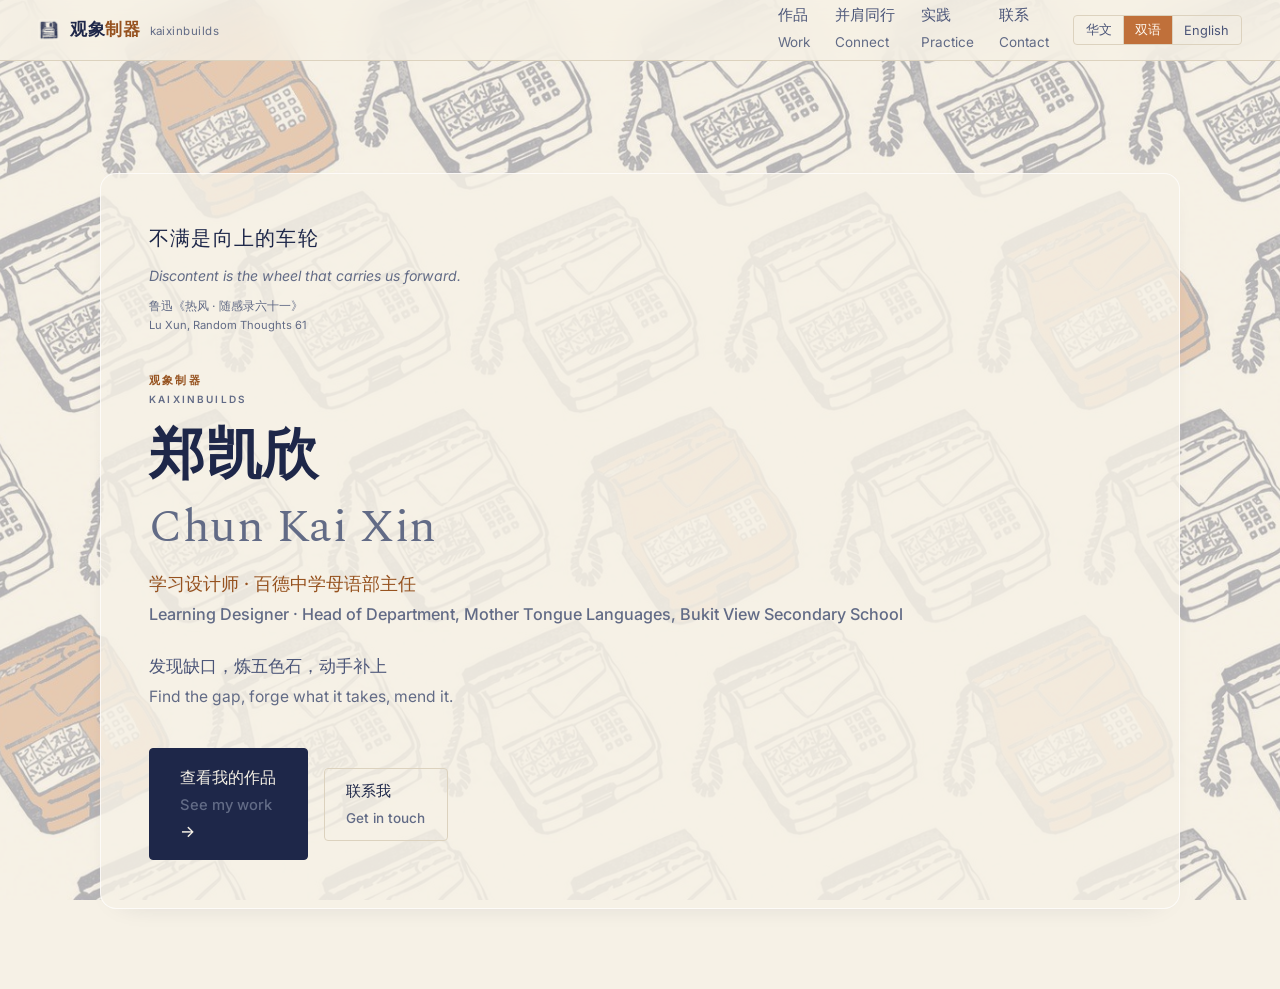
==== commit e2686545: "Rename talks to connect throughout: data file, i18n keys, ids, CSS and JS. Plus two copy cuts on the" ====
--- a/index.html
+++ b/index.html
@@ -43,7 +43,7 @@
 
       <nav class="site-nav" aria-label="Primary">
         <a href="work.html" data-i18n="nav.work">Work</a>
-        <a href="connect.html" data-i18n="nav.talks">Connect</a>
+        <a href="connect.html" data-i18n="nav.connect">Connect</a>
         <a href="practice.html" data-i18n="nav.approach">Practice</a>
         <a href="contact.html" data-i18n="nav.contact">Contact</a>
       </nav>
--- a/style.css
+++ b/style.css
@@ -105,6 +105,20 @@
   main > section > .wrap { background: color-mix(in srgb, var(--paper) 97%, transparent); }
 }
 
+/* The hero is the one place the print is worth seeing properly, so its panel
+   drops the blur and thickens the wash instead. Blurring was what flattened
+   the carving: at any opacity it turns the handsets into soft colour, while a
+   plain wash leaves them readable as lines. Every other page keeps the frosted
+   panel, where denser body copy runs over the pattern and needs the contrast.
+   This outranks the @supports fallback above on specificity, which is correct:
+   a browser without backdrop-filter never had the blur to lose. */
+main > section.hero > .wrap {
+  background: color-mix(in srgb, var(--paper) 82%, transparent);
+  -webkit-backdrop-filter: none;
+          backdrop-filter: none;
+  box-shadow: 0 8px 30px -24px rgba(30, 39, 73, .32);
+}
+
 /* ── layout ────────────────────────────────────────────── */
 .wrap { width: min(100% - 2.5rem, var(--wrap)); margin-inline: auto; }
 .wrap-narrow { width: min(100% - 2.5rem, var(--wrap-narrow)); }
@@ -461,25 +475,25 @@
 .card-link:hover { text-decoration: underline; }
 .card-link[aria-disabled="true"] { color: var(--ink-faint); pointer-events: none; }
 
-/* ── talks ─────────────────────────────────────────────── */
+/* ── connect ─────────────────────────────────────────────── */
 /* An accordion rather than a stack: the page reads as a scannable list of
    titles, and a visitor opens only what they came for. Built on <details>
    so it works with the keyboard and without JavaScript. */
 /* Upcoming and completed are separate groups, each in its own order. */
-#talks-list > .talk-group:first-child { margin-top: clamp(2rem, 5vw, 3rem); }
-.talk-group + .talk-group { margin-top: 3.25rem; }
-.talk-group-title {
+#connect-list > .connect-group:first-child { margin-top: clamp(2rem, 5vw, 3rem); }
+.connect-group + .connect-group { margin-top: 3.25rem; }
+.connect-group-title {
   font-family: var(--font-sans);
   font-size: .7rem; font-weight: 600;
   letter-spacing: .18em; text-transform: uppercase;
   color: var(--ink-faint);
   margin-bottom: .6rem;
 }
-.talks-list { list-style: none; margin: 0; padding: 0; }
-.talks-list li { border-top: 1px solid var(--rule); }
-.talks-list li:last-child { border-bottom: 1px solid var(--rule); }
-
-.talk-head {
+.connect-list { list-style: none; margin: 0; padding: 0; }
+.connect-list li { border-top: 1px solid var(--rule); }
+.connect-list li:last-child { border-bottom: 1px solid var(--rule); }
+
+.connect-head {
   display: grid;
   grid-template-columns: 8.5rem 1fr auto 1rem;
   align-items: baseline;
@@ -489,25 +503,25 @@
   list-style: none;
   transition: background .15s;
 }
-.talk-head::-webkit-details-marker { display: none; }
-.talk-head:hover { background: color-mix(in srgb, var(--ochre) 7%, transparent); }
-.talk-head:focus-visible { outline: 2px solid var(--ochre); outline-offset: -2px; }
-
-.talk-date { font-size: .84rem; color: var(--ink-faint); font-variant-numeric: tabular-nums; }
-.talk-title {
+.connect-head::-webkit-details-marker { display: none; }
+.connect-head:hover { background: color-mix(in srgb, var(--ochre) 7%, transparent); }
+.connect-head:focus-visible { outline: 2px solid var(--ochre); outline-offset: -2px; }
+
+.connect-date { font-size: .84rem; color: var(--ink-faint); font-variant-numeric: tabular-nums; }
+.connect-title {
   font-family: var(--font-serif);
   font-size: 1.04rem; font-weight: 600;
   line-height: 1.35;
   color: var(--ink);
 }
-.talk-status {
+.connect-status {
   font-size: .64rem; font-weight: 600; letter-spacing: .1em; text-transform: uppercase;
   white-space: nowrap;
 }
-.talk-status.upcoming { color: var(--ochre-deep); }
-.talk-status.completed { color: var(--ink-faint); }
-
-.talk-chevron {
+.connect-status.upcoming { color: var(--ochre-deep); }
+.connect-status.completed { color: var(--ink-faint); }
+
+.connect-chevron {
   justify-self: end;
   width: 8px; height: 8px;
   border-right: 1.5px solid var(--ink-faint);
@@ -515,41 +529,41 @@
   transform: rotate(45deg) translate(-2px, -2px);
   transition: transform .2s;
 }
-.talk[open] .talk-chevron { transform: rotate(-135deg) translate(-2px, -2px); }
-
-.talk-body {
+.connect-item[open] .connect-chevron { transform: rotate(-135deg) translate(-2px, -2px); }
+
+.connect-body {
   padding: 0 1rem 1.4rem 9.75rem;
-  animation: talk-open .22s ease-out;
-}
-@keyframes talk-open { from { opacity: 0; transform: translateY(-4px); } }
-@media (prefers-reduced-motion: reduce) { .talk-body { animation: none; } }
-
-.talk-venue { margin: 0; font-size: .87rem; color: var(--ink-faint); }
-.talk-venue a {
+  animation: connect-open .22s ease-out;
+}
+@keyframes connect-open { from { opacity: 0; transform: translateY(-4px); } }
+@media (prefers-reduced-motion: reduce) { .connect-body { animation: none; } }
+
+.connect-venue { margin: 0; font-size: .87rem; color: var(--ink-faint); }
+.connect-venue a {
   color: inherit;
   text-decoration: none;
   border-bottom: 1px solid var(--rule);
 }
-.talk-venue a:hover { color: var(--ochre-deep); border-bottom-color: var(--ochre); }
-.talk-summary { margin: .6rem 0 0; color: var(--ink-soft); font-size: .95rem; }
-.talk-links { display: flex; flex-wrap: wrap; gap: 1.4rem; margin: .9rem 0 0; }
-.talk-link { font-size: .89rem; }
-
-/* Recognition earned by a talk, set apart from its description. */
-.talk-award {
+.connect-venue a:hover { color: var(--ochre-deep); border-bottom-color: var(--ochre); }
+.connect-summary { margin: .6rem 0 0; color: var(--ink-soft); font-size: .95rem; }
+.connect-links { display: flex; flex-wrap: wrap; gap: 1.4rem; margin: .9rem 0 0; }
+.connect-link { font-size: .89rem; }
+
+/* Recognition earned by an entry, set apart from its description. */
+.connect-award {
   margin: .6rem 0 0;
   font-size: .84rem; font-weight: 500;
   color: var(--ochre-deep);
 }
-.talk-award::before { content: "\25c6"; margin-right: .45rem; font-size: .7em; vertical-align: .1em; }
+.connect-award::before { content: "\25c6"; margin-right: .45rem; font-size: .7em; vertical-align: .1em; }
 
 @media (max-width: 660px) {
-  .talk-head { grid-template-columns: 1fr auto auto; gap: .3rem .7rem; }
-  .talk-date    { grid-row: 1; grid-column: 1; }
-  .talk-status  { grid-row: 1; grid-column: 2; }
-  .talk-chevron { grid-row: 1; grid-column: 3; align-self: center; }
-  .talk-title   { grid-row: 2; grid-column: 1 / -1; }
-  .talk-body { padding-left: .25rem; padding-right: .25rem; }
+  .connect-head { grid-template-columns: 1fr auto auto; gap: .3rem .7rem; }
+  .connect-date    { grid-row: 1; grid-column: 1; }
+  .connect-status  { grid-row: 1; grid-column: 2; }
+  .connect-chevron { grid-row: 1; grid-column: 3; align-self: center; }
+  .connect-title   { grid-row: 2; grid-column: 1 / -1; }
+  .connect-body { padding-left: .25rem; padding-right: .25rem; }
 }
 
 /* ── approach ──────────────────────────────────────────── */
@@ -952,9 +966,9 @@
 h1 .bi-en, h2 .bi-en, h3 .bi-en { font-size: .82em; font-weight: 400; }
 /* small metadata reads better on one line */
 .stats .label .bi-zh, .stats .label .bi-en,
-.talk-date .bi-zh, .talk-date .bi-en,
+.connect-date .bi-zh, .connect-date .bi-en,
 .specimen-meta .bi-zh, .specimen-meta .bi-en { display: block; }
-.talk-status .bi-en, .badge-live .bi-en { display: none; }
+.connect-status .bi-en, .badge-live .bi-en { display: none; }
 
 /* the epigraph gloss hides only in Chinese-only mode */
 html[data-lang-mode="zh"] .epigraph .en { display: none; }
@@ -980,7 +994,7 @@
 }
 
 .project-nav { position: sticky; top: 5.5rem; }
-/* The talks index is grouped now, so it needs headings of its own. Quiet
+/* The connect index is grouped now, so it needs headings of its own. Quiet
    ones: they label the list rather than compete with it. */
 .nav-group {
   margin: 1.6rem 0 .5rem;
@@ -1023,7 +1037,7 @@
 .doc-block .loop h3 { font-size: 1.08rem; line-height: 1.35; font-family: var(--font-serif); font-weight: 600; }
 .doc-block { scroll-margin-top: 5.5rem; }
 
-/* Talks carry a date above the title in the index. */
+/* Entries carry a date above the title in the index. */
 .project-nav .nav-date {
   display: block;
   font-size: .72rem; letter-spacing: .04em;
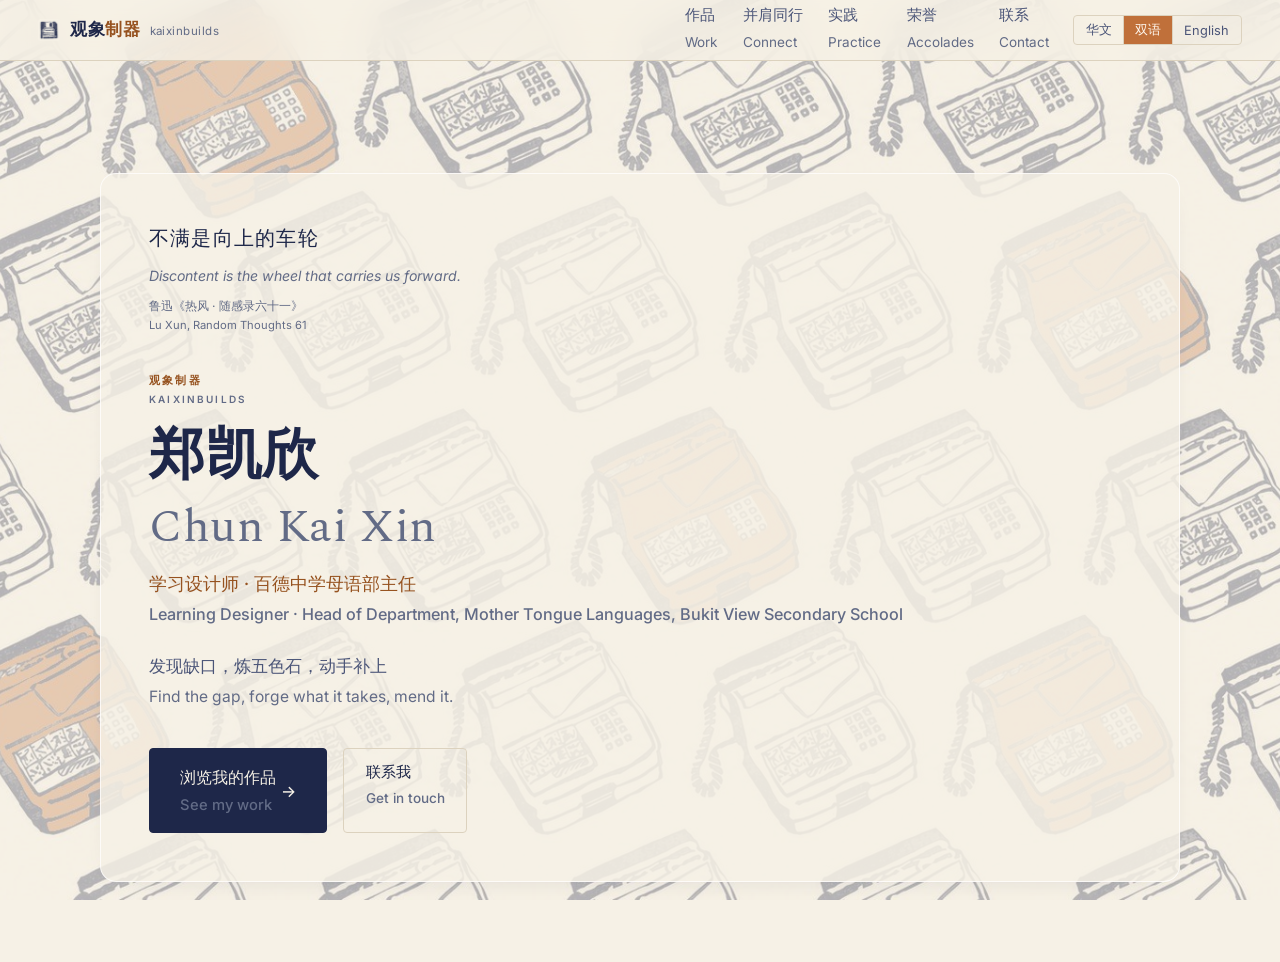
==== commit 3b65f1e9: "Add Accolades page: awards and badges received, 2024 and 2026 Co-Authored-By: Claude Opus 5.5 <norep" ====
--- a/index.html
+++ b/index.html
@@ -25,6 +25,15 @@
 <link rel="preconnect" href="https://fonts.gstatic.com" crossorigin>
 <link href="https://fonts.googleapis.com/css2?family=Inter:wght@400;500;600&family=Spectral:ital,wght@0,400;0,600;1,400&display=swap" rel="stylesheet">
 
+
+<!-- Google Analytics 4 -->
+<script async src="https://www.googletagmanager.com/gtag/js?id=G-EDXEQ531WL"></script>
+<script>
+  window.dataLayer = window.dataLayer || [];
+  function gtag(){dataLayer.push(arguments);}
+  gtag('js', new Date());
+  gtag('config', 'G-EDXEQ531WL');
+</script>
 <link rel="stylesheet" href="style.css">
 <link rel="icon" href="favicon.png" sizes="48x48">
 <link rel="apple-touch-icon" href="apple-touch-icon.png">
@@ -45,6 +54,7 @@
         <a href="work.html" data-i18n="nav.work">Work</a>
         <a href="connect.html" data-i18n="nav.connect">Connect</a>
         <a href="practice.html" data-i18n="nav.approach">Practice</a>
+        <a href="accolades.html" data-i18n="nav.accolades">Accolades</a>
         <a href="contact.html" data-i18n="nav.contact">Contact</a>
       </nav>
 
--- a/style.css
+++ b/style.css
@@ -200,7 +200,16 @@
 .site-nav a[aria-current="page"] { color: var(--ink); border-bottom-color: var(--ochre); }
 
 @media (max-width: 700px) {
-  .header-inner { flex-wrap: wrap; gap: .5rem 1rem; padding-bottom: .5rem; }
+  /* The header was costing three rows on a phone and 17% of the viewport
+     before a word of content: wordmark, then the language switch on a row of
+     its own, then the nav. The switch only wrapped because the bilingual
+     wordmark carries both 观象制器 and kaixinbuilds, and the pair missed
+     sharing a row by 27px. Tightening the gutter, the column gap and the
+     switch itself buys that back, so the switch sits beside the wordmark and
+     the header drops to two rows. Both wordmark forms stay visible: neither
+     is a translation of the other. */
+  .site-header .wrap { padding-inline: .875rem; }
+  .header-inner { flex-wrap: wrap; gap: .35rem .5rem; padding-bottom: .45rem; min-height: 0; }
   .wordmark { margin-right: auto; }
   .site-nav {
     order: 3;
@@ -252,17 +261,32 @@
 
 }
 .hero-intro { margin: 1.5rem 0 0; color: var(--ink-soft); }
-.hero-actions { display: flex; flex-wrap: wrap; align-items: center; gap: 1rem; margin: 2.4rem 0 0; }
+/* stretch, not center: in bilingual mode the two buttons can hold a
+   different number of lines, and a short one floating beside a tall one
+   reads as a mistake rather than a choice. */
+.hero-actions { display: flex; flex-wrap: wrap; align-items: stretch; gap: 1rem; margin: 2.4rem 0 0; }
 .hero-actions .btn-primary {
   font-size: 1rem;
   padding: .9rem 1.9rem;
 }
+/* In bilingual mode a button holds two stacked labels, and the arrow was
+   dropping onto a third line of its own. Taking it out of the text flow and
+   centring it against the whole button keeps it beside the pair no matter
+   how many lines the labels run to, and leaves the one-language case
+   looking exactly as it did before. */
+.hero-actions .btn-primary {
+  position: relative;
+  padding-right: 3.1rem;
+}
 .hero-actions .btn-primary::after {
-  content: " \2192";
-  display: inline-block;
+  content: "\2192";
+  position: absolute;
+  right: 1.9rem;
+  top: 50%;
+  transform: translateY(-50%);
   transition: transform .16s;
 }
-.hero-actions .btn-primary:hover::after { transform: translateX(3px); }
+.hero-actions .btn-primary:hover::after { transform: translateY(-50%) translateX(3px); }
 
 /* ── buttons ───────────────────────────────────────────── */
 .btn {
@@ -360,6 +384,9 @@
   color: var(--ochre-deep); margin-bottom: .45rem;
 }
 .highlight-box p { margin: 0; color: var(--ink-soft); font-size: .97rem; }
+.theory-refs { margin: .8rem 0 0; padding-left: 1.1rem; display: grid; gap: .45rem; font-size: .86rem; line-height: 1.5; color: var(--ink-soft); }
+.theory-refs a { overflow-wrap: anywhere; }
+.theory-note { display: block; color: var(--ink-faint); }
 
 .featured-cta { margin: 2rem 0 0; }
 
@@ -495,7 +522,7 @@
 
 .connect-head {
   display: grid;
-  grid-template-columns: 8.5rem 1fr auto 1rem;
+  grid-template-columns: 8.5rem 1fr 1rem;
   align-items: baseline;
   gap: .5rem 1.25rem;
   padding: 1.15rem .25rem;
@@ -514,13 +541,6 @@
   line-height: 1.35;
   color: var(--ink);
 }
-.connect-status {
-  font-size: .64rem; font-weight: 600; letter-spacing: .1em; text-transform: uppercase;
-  white-space: nowrap;
-}
-.connect-status.upcoming { color: var(--ochre-deep); }
-.connect-status.completed { color: var(--ink-faint); }
-
 .connect-chevron {
   justify-self: end;
   width: 8px; height: 8px;
@@ -558,13 +578,28 @@
 .connect-award::before { content: "\25c6"; margin-right: .45rem; font-size: .7em; vertical-align: .1em; }
 
 @media (max-width: 660px) {
-  .connect-head { grid-template-columns: 1fr auto auto; gap: .3rem .7rem; }
+  .connect-head { grid-template-columns: 1fr auto; gap: .3rem .7rem; }
   .connect-date    { grid-row: 1; grid-column: 1; }
-  .connect-status  { grid-row: 1; grid-column: 2; }
-  .connect-chevron { grid-row: 1; grid-column: 3; align-self: center; }
+  .connect-chevron { grid-row: 1; grid-column: 2; align-self: center; }
   .connect-title   { grid-row: 2; grid-column: 1 / -1; }
   .connect-body { padding-left: .25rem; padding-right: .25rem; }
 }
+
+/* ── accolades ─────────────────────────────────────────── */
+/* The Connect rows without the accordion: an award has nothing to unfold. */
+#accolades .connect-group:first-of-type { margin-top: clamp(2rem, 5vw, 3rem); }
+.accolade-list li {
+  display: grid;
+  grid-template-columns: 8.5rem 1fr;
+  gap: .3rem 1.25rem;
+  padding: 1.15rem .25rem;
+}
+.accolade-list .connect-date,
+.accolade-list .connect-title { margin: 0; }
+/* In bilingual mode the issuer is two lines, which strands the diamond. */
+.accolade-list .connect-award::before { content: none; }
+.accolade-list .connect-summary { max-width: 46rem; }
+@media (max-width: 660px) { .accolade-list li { grid-template-columns: 1fr; } }
 
 /* ── approach ──────────────────────────────────────────── */
 .lede { margin: 1.1rem 0 0; color: var(--ink-soft); }
@@ -697,6 +732,10 @@
 .step-shot { max-width: 30rem; margin: 1rem 0 .25rem; }
 .step-shot .screen-inner { aspect-ratio: auto; background: var(--paper); }
 .step-shot .screen-inner img { height: auto; object-fit: contain; image-rendering: auto; }
+/* The guide's screenshots are whole GitHub screens, so they take the
+   column's width: at 30rem the buttons they point at would be unreadable. */
+.guide-shot { max-width: 100%; }
+.guide-shot .copy-block, .loop-points-num .copy-block { margin-top: .8rem; }
 
 /* The second half of the Practice page: what the loop is aimed at.
    Deliberately not numbered. The loop is a sequence and reads as one; the
@@ -968,7 +1007,7 @@
 .stats .label .bi-zh, .stats .label .bi-en,
 .connect-date .bi-zh, .connect-date .bi-en,
 .specimen-meta .bi-zh, .specimen-meta .bi-en { display: block; }
-.connect-status .bi-en, .badge-live .bi-en { display: none; }
+.badge-live .bi-en { display: none; }
 
 /* the epigraph gloss hides only in Chinese-only mode */
 html[data-lang-mode="zh"] .epigraph .en { display: none; }
@@ -1036,6 +1075,30 @@
 .doc-block > .section-title { scroll-margin-top: 6rem; }
 .doc-block .loop h3 { font-size: 1.08rem; line-height: 1.35; font-family: var(--font-serif); font-weight: 600; }
 .doc-block { scroll-margin-top: 5.5rem; }
+
+/* Folded blocks (session pages, see wireCollapse): the heading is the
+   toggle, and a closed page reads as a short outline, so the rules between
+   blocks tighten from document spacing to list spacing. */
+.doc-block.is-collapsible + .doc-block.is-collapsible { margin-top: 0; padding-top: 1.35rem; }
+.doc-block.is-collapsible { padding-bottom: 1.35rem; }
+/* Block, not flex: in bilingual mode the heading holds two stacked spans,
+   and a flex row would set them side by side. */
+.doc-block.is-collapsible > .section-title {
+  position: relative;
+  padding-right: 2rem;
+  margin-bottom: 0;
+  cursor: pointer;
+}
+.doc-block.is-collapsible > .section-title::after {
+  content: "+";
+  position: absolute; right: 0; top: 0;
+  font-family: var(--font-sans, inherit); font-weight: 400;
+  color: var(--ink-faint);
+}
+.doc-block.is-open > .section-title::after { content: "−"; }
+.doc-block.is-collapsible > .section-title:hover::after { color: var(--ink); }
+.doc-block.is-collapsible > .section-title:focus-visible { outline: 2px solid currentColor; outline-offset: 4px; }
+.doc-block.is-open > .doc-body { padding-top: 1.1rem; }
 
 /* Entries carry a date above the title in the index. */
 .project-nav .nav-date {
@@ -1165,6 +1228,7 @@
   display: grid; gap: .7rem;
   grid-template-columns: repeat(5, minmax(0, 1fr));
 }
+.roster-tools-4 { grid-template-columns: repeat(4, minmax(0, 1fr)); }
 @media (max-width: 700px) { .roster-tools { grid-template-columns: repeat(2, minmax(0, 1fr)); } }
 .roster-tools li {
   display: grid; gap: .4rem; justify-items: center; text-align: center;
@@ -1187,12 +1251,26 @@
    reader, who gets the ordered list instead. */
 .climb { margin: 1.5rem 0 0; }
 .climb .cut { max-height: 210px; }
+/* The map's key: four stops in a row under the four markers, two by two
+   on a phone. */
+.climb-key {
+  list-style: none; margin: .4rem 0 0; padding: 0;
+  display: grid; gap: .9rem 1.2rem;
+  grid-template-columns: repeat(4, minmax(0, 1fr));
+}
+@media (max-width: 700px) { .climb-key { grid-template-columns: repeat(2, minmax(0, 1fr)); } }
+.climb-key li { display: grid; gap: .2rem; align-content: start; font-size: .84rem; color: var(--ink-soft); line-height: 1.45; }
+.climb-key b { font-family: var(--font-serif); font-size: 1.02rem; font-weight: 600; color: var(--ink); }
 
 /* ── the evolution gallery ─────────────────────────────── */
 /* A strip that scroll-snaps. Without JS it is still a strip you
    can drag; the buttons and dots are the enhancement, not the
    mechanism. */
-.evo { margin: 1.6rem 0 0; }
+/* The gallery is a size container so the arrows can be pinned to the
+   middle of the screenshot itself: the frame is 14:9 of the gallery's
+   width, so half its height is a fixed share of that width, whatever the
+   caption below it runs to. */
+.evo { margin: 1.6rem 0 0; position: relative; container-type: inline-size; }
 .evo-track {
   display: grid;
   grid-auto-flow: column;
@@ -1239,6 +1317,24 @@
 .evo-btn:hover:not([disabled]) { border-color: var(--ink); background: var(--card); }
 .evo-btn[disabled] { opacity: .35; cursor: default; }
 .evo-btn svg { width: 9px; }
+/* Prev and next sit on the left and right edges of the screenshot,
+   on paper so they read against a dark screen. */
+.evo-btn[data-evo] {
+  position: absolute;
+  top: calc(50cqw * 9 / 14);
+  transform: translateY(-50%);
+  z-index: 2;
+  width: 2.6rem; height: 2.6rem;
+  border-radius: 50%;
+  background: var(--paper);
+  border-color: var(--ink-faint);
+  box-shadow: 0 2px 10px rgb(0 0 0 / .18);
+}
+.evo-btn[data-evo]:hover:not([disabled]) { background: var(--paper); border-color: var(--ink); }
+.evo-btn[data-evo="prev"] { left: .7rem; }
+.evo-btn[data-evo="next"] { right: .7rem; }
+.evo-btn[data-evo][disabled] { opacity: 0; pointer-events: none; }
+.evo-btn[data-evo] svg { width: 10px; }
 .evo-dots { display: flex; gap: .45rem; margin: 0; padding: 0; list-style: none; }
 .evo-dots button {
   width: 1.5rem; height: 3px; padding: 0;
@@ -1261,3 +1357,264 @@
 .evo-embed .screen-inner { aspect-ratio: 4 / 3; }
 @media (min-width: 700px) { .evo-embed .screen-inner { aspect-ratio: 16 / 10; } }
 .evo-embed .screen-bezel::after { content: none; }
+
+/* ── phone overrides, kept last on purpose ─────────────── */
+/* Each rule below targets a selector defined earlier in this file. A media
+   query carries no extra specificity, so these only win by being last: an
+   identical block written higher up is silently overridden by the desktop
+   rule that follows it. Moving any of this upward will quietly undo it. */
+@media (max-width: 700px) {
+  /* lets the language switch share the wordmark's row instead of taking one
+     of its own; the pair missed fitting by 27px */
+  .lang-switch button { font-size: .76rem; padding: .3rem .5rem; }
+
+  /* In bilingual mode every hero block is twice the height it is in one
+     language, so desktop spacing compounds until the calls to action fall
+     off an 812px screen. Phone values only; the desktop hero is untouched. */
+  .hero { padding-block: 2rem 2.5rem; }
+  .epigraph { margin-bottom: 1.5rem; }
+  .hero-actions { margin-top: 1.6rem; }
+}
+
+/* ── Nüwa: the page told as you scroll ─────────────────── */
+/* wireReveal adds .reveal only when motion is welcome, so a reader
+   without script, or who has asked for less motion, gets the page whole. */
+.reveal {
+  opacity: 0;
+  transform: translateY(18px);
+  transition: opacity .7s ease, transform .7s cubic-bezier(.2, .7, .2, 1);
+  transition-delay: var(--reveal-delay, 0s);
+}
+.reveal.is-in { opacity: 1; transform: none; }
+
+/* The first message, typed out: a caret while it is still being written. */
+pre.is-typing::after {
+  content: "▍";
+  color: var(--ochre);
+  animation: caret 1s steps(1) infinite;
+}
+@keyframes caret { 50% { opacity: 0; } }
+
+/* The banner on arrival: the tear opens, then five stones are set into it
+   one at a time, which is the title drawn as it happens. */
+#nuwa > .wrap > .eyebrow,
+#nuwa > .wrap > .page-title { animation: rise .8s cubic-bezier(.2, .7, .2, 1) both; }
+#nuwa > .wrap > .page-title { animation-delay: .12s; }
+#nuwa .figure-hero .tear { animation: open-tear 1s ease .35s both; }
+#nuwa .figure-hero .stone {
+  transform-box: fill-box;
+  transform-origin: center;
+  animation: set-stone .75s cubic-bezier(.2, .8, .25, 1.15) var(--d, 1s) both;
+}
+@keyframes rise { from { opacity: 0; transform: translateY(14px); } }
+@keyframes open-tear { from { opacity: 0; } }
+@keyframes set-stone {
+  from { opacity: 0; transform: translateY(-46px) rotate(-14deg) scale(.85); }
+}
+@media (prefers-reduced-motion: reduce) {
+  #nuwa > .wrap > .eyebrow, #nuwa > .wrap > .page-title,
+  #nuwa .figure-hero .tear, #nuwa .figure-hero .stone { animation: none; }
+  pre.is-typing::after { animation: none; }
+}
+
+/* ── Nüwa: spotting the gap, told with the platform's own art ── */
+.sky { margin: 1.6rem 0 0; }
+.sky-legend { list-style: none; margin: .8rem 0 0; padding: 0; display: flex; flex-wrap: wrap; gap: .4rem 1.2rem; font-size: .84rem; color: var(--ink-soft); }
+.sky-legend li { display: flex; align-items: center; gap: .45rem; }
+.sky-legend i { display: inline-block; width: 1.4rem; height: 3px; border-radius: 2px; }
+.sky-legend i.dashed { background: repeating-linear-gradient(90deg, currentColor 0 6px, transparent 6px 11px); }
+.sky-chart { width: 100%; height: auto; margin-top: .4rem; overflow: visible; }
+.sky-grid { stroke: var(--rule); stroke-width: 1; }
+.sky-tick { font-size: 11px; fill: var(--ink-faint); font-family: var(--font-sans); text-anchor: end; }
+.sky-tick[text-anchor="middle"] { text-anchor: middle; }
+.sky-end { font-size: 12px; font-weight: 600; fill: var(--ink); font-family: var(--font-sans); }
+.sky-chart circle { cursor: default; }
+.sky figcaption { display: grid; gap: .5rem; margin-top: .4rem; }
+.sky-take { margin: 0; font-size: .95rem; color: var(--ink); }
+.sky-data summary { cursor: pointer; font-size: .82rem; color: var(--ink-faint); }
+.sky-data table { margin-top: .5rem; border-collapse: collapse; font-size: .82rem; font-variant-numeric: tabular-nums; }
+.sky-data th, .sky-data td { padding: .25rem .8rem .25rem 0; text-align: left; border-bottom: 1px solid var(--rule); }
+
+.gap-trio, .arc-trio {
+  list-style: none; margin: 1.4rem 0 0; padding: 0;
+  display: grid; gap: .9rem; grid-template-columns: repeat(3, minmax(0, 1fr));
+}
+@media (max-width: 700px) { .gap-trio, .arc-trio { grid-template-columns: 1fr; } }
+.gap-trio li {
+  padding: 1rem 1.1rem; background: var(--card); border: 1px solid var(--rule);
+  border-top: 3px solid var(--ochre); border-radius: var(--radius);
+}
+.gap-tag { font-size: .74rem; font-weight: 600; letter-spacing: .12em; color: var(--ochre-deep); }
+.gap-trio .need-voice { margin: .45rem 0 0; font-family: var(--font-serif); font-size: 1.05rem; line-height: 1.5; color: var(--ink); }
+.arc-title { margin: 2.2rem 0 0; font-family: var(--font-serif); font-size: 1.25rem; font-weight: 600; color: var(--ink); }
+.arc-card {
+  display: grid; gap: .35rem; align-content: start; padding: 1.1rem;
+  background: var(--ink); color: var(--paper); border-radius: var(--radius);
+}
+.arc-card .need-name { margin: 0; font-size: .74rem; letter-spacing: .14em; font-weight: 600; opacity: .8; }
+.arc-line { margin: 0; font-family: var(--font-serif); font-size: 1.12rem; line-height: 1.45; }
+.arc-q { margin: .3rem 0 0; font-size: .84rem; line-height: 1.5; opacity: .85; }
+.arc-letter {
+  display: inline-grid; place-content: center; width: 2.2rem; height: 2.2rem; border-radius: 50%;
+  background: var(--ochre); color: var(--paper); font-family: var(--font-serif); font-size: 1.15rem; font-weight: 600;
+}
+.arc-turn { margin: 2.4rem 0 0; font-family: var(--font-serif); font-size: 1.2rem; color: var(--ink); }
+.arc-fill { margin: 1.2rem 0 0; padding: 1.2rem 1.2rem 1.4rem; background: var(--card); border: 1px solid var(--rule); border-radius: var(--radius); }
+.arc-fill-head { display: flex; align-items: center; gap: .7rem; margin: 0; font-family: var(--font-serif); font-size: 1.1rem; font-weight: 600; color: var(--ink); }
+.arc-note { margin: .8rem 0 0; color: var(--ink-soft); }
+.arc-modes { list-style: none; margin: 1rem 0 0; padding: 0; display: grid; gap: .7rem; grid-template-columns: repeat(2, minmax(0, 1fr)); }
+@media (max-width: 560px) { .arc-modes { grid-template-columns: 1fr; } }
+.arc-modes li { display: grid; gap: .2rem; padding: .8rem .9rem; background: var(--paper); border-radius: var(--radius); font-size: .86rem; color: var(--ink-soft); }
+.arc-modes b { font-family: var(--font-serif); font-size: 1rem; color: var(--ink); }
+.arc-board { max-width: 100%; margin: 1rem 0 0; }
+
+/* A row of the platform's own art, captioned underneath. */
+.sprites { margin: 1.1rem 0 0; }
+.sprites ul { list-style: none; margin: 0; padding: 0; display: flex; flex-wrap: wrap; gap: .5rem .6rem; }
+.sprites li { display: grid; justify-items: center; gap: .25rem; width: 4.4rem; text-align: center; font-size: .72rem; line-height: 1.35; color: var(--ink-soft); }
+.sprites img { width: 3.6rem; height: 3.6rem; object-fit: contain; }
+.sprites.pixel img { image-rendering: pixelated; }
+.sprites.big li { width: 6rem; }
+.sprites.big img { width: 5.4rem; height: 5.4rem; }
+.sprites figcaption { margin-top: .5rem; font-size: .86rem; color: var(--ink-soft); }
+/* Light on dark: the English half of each line keeps the card's paper
+   colour instead of the page's faint grey, which vanishes on ink. */
+.arc-card .bi-en { color: var(--paper); opacity: .78; }
+/* SingStat's live dashboard under the chart. Power BI lays itself out at
+   roughly 16:10, so the frame keeps that shape at every width. */
+.sky-live { margin: 1.6rem 0 0; }
+.sky-frame { margin-top: .7rem; aspect-ratio: 16 / 10.5; border: 1px solid var(--rule); border-radius: var(--radius); overflow: hidden; background: var(--card); }
+.sky-frame iframe { width: 100%; height: 100%; border: 0; display: block; }
+/* Screens inside the 卡住了 box: two side by side, one per row on a phone. */
+.stuck-shots { display: grid; gap: .8rem; grid-template-columns: repeat(2, minmax(0, 1fr)); margin: .7rem 0 .4rem; }
+@media (max-width: 560px) { .stuck-shots { grid-template-columns: 1fr; } }
+.stuck-shots .shot { margin: 0; }
+.stuck-shots .screen-inner { aspect-ratio: auto; background: var(--paper); }
+.stuck-shots .screen-inner img { height: auto; object-fit: contain; }
+.stuck-shots figcaption { font-size: .78rem; }
+.stuck-more { margin-top: .4rem; }
+/* The tech FAQ: each question set apart from its answer. */
+.faq .faq-q { display: block; margin-bottom: .2rem; font-weight: 600; color: var(--ink); }
+
+/* ── Nüwa: the sky, mended, section by section ─────────── */
+.cut .och-deep { fill: var(--ochre-deep); }
+.mend { display: block; width: 15rem; max-width: 100%; height: auto; margin: 0 0 .6rem; overflow: visible; }
+.mend-crack { fill: none; stroke: var(--ink-faint); stroke-width: 1.4; stroke-linejoin: round; opacity: .55; }
+.mend-stone { transform-box: fill-box; transform-origin: center; }
+/* Hidden only once wireReveal has marked it, so without script or with
+   less motion asked for, the stone simply sits in the crack. */
+.mend.reveal .mend-stone { opacity: 0; transform: translateY(-16px) rotate(-18deg); }
+.mend.reveal.is-in .mend-stone { animation: mend-drop .75s cubic-bezier(.2, .8, .25, 1.15) .2s both; }
+.mend.reveal.is-in .mend-crack { animation: mend-glow 1.4s ease .55s both; }
+@keyframes mend-drop {
+  from { opacity: 0; transform: translateY(-16px) rotate(-18deg); }
+  to   { opacity: 1; transform: none; }
+}
+@keyframes mend-glow { 40% { stroke: var(--ochre); opacity: 1; } }
+
+.mended { margin: 2.6rem 0 0; }
+.mended .rays path { stroke-width: 2; fill: none; stroke-dasharray: 1; stroke-dashoffset: 0; }
+.mended.reveal .rays path { stroke-dashoffset: 1; }
+.mended.reveal.is-in .rays path { animation: ray-draw 1.1s ease var(--d, 1s) forwards; }
+.mended .stone-set { transform-box: fill-box; transform-origin: center; }
+.mended.reveal .stone-set { opacity: 0; }
+.mended.reveal.is-in .stone-set { animation: stone-in .7s cubic-bezier(.2, .8, .25, 1.15) var(--d, 0s) both; }
+@keyframes stone-in {
+  from { opacity: 0; transform: translateY(-46px) rotate(-14deg) scale(.85); }
+  to   { opacity: 1; transform: none; }
+}
+@keyframes ray-draw { to { stroke-dashoffset: 0; } }
+
+/* The two firings, each bar as wide as its commit count. */
+.evo-phases { display: flex; gap: .5rem; margin: 1.4rem 0 0; padding: 0; list-style: none; }
+.evo-phases li { flex: var(--n) 1 0; min-width: 0; }
+.evo-phase-bar { display: block; height: .55rem; margin-bottom: .55rem; border-radius: 0 4px 4px 0; background: var(--ink); transform-origin: left; }
+.evo-phases li + li .evo-phase-bar { background: var(--ochre); }
+.evo-phases b { display: block; font-size: .82rem; font-weight: 600; color: var(--ink); }
+.evo-phases .value, .evo-total .value {
+  display: block; margin-top: .15rem;
+  font-family: var(--font-serif); font-size: clamp(1.35rem, 3vw, 1.7rem);
+  font-variant-numeric: tabular-nums; letter-spacing: -.02em;
+}
+.evo-phases .label, .evo-total .label { display: block; font-size: .76rem; letter-spacing: .04em; color: var(--ink-faint); }
+.evo-total { margin: .9rem 0 1.4rem; padding-top: .7rem; border-top: 1px solid var(--rule); }
+.evo-phases.reveal .evo-phase-bar { transform: scaleX(0); }
+.evo-phases.reveal.is-in .evo-phase-bar { animation: phase-grow .9s ease .2s forwards; }
+.evo-phases.reveal.is-in li + li .evo-phase-bar { animation-delay: .9s; }
+@keyframes phase-grow { to { transform: scaleX(1); } }
+
+/* The ending: the next crack is already open, and the next stone rising. */
+.mended .stone-next { transform-box: fill-box; transform-origin: center; }
+.mended.reveal.is-in .stone-next { animation: stone-rise 3.2s ease-in-out 2.2s infinite alternate; }
+@keyframes stone-rise { to { transform: translateY(-34px) rotate(10deg); } }
+.mend-on { max-width: 34rem; margin: 1.6rem 0 0; font-size: .95rem; line-height: 1.8; color: var(--ink-soft); }
+@media (prefers-reduced-motion: reduce) {
+  .evo-phases.reveal .evo-phase-bar { transform: none; animation: none; }
+  .mended .stone-next { animation: none; }
+}
+
+/* More than one hole: the sky torn in four places, each tear numbered
+   to its card. The tears open one by one as the strip arrives. */
+.holes-sky { display: block; width: 100%; height: auto; margin: 1rem 0 0; }
+.holes-sky .hole { transform-box: fill-box; transform-origin: top center; }
+.holes-sky.reveal .hole { transform: scaleY(0); }
+.holes-sky.reveal.is-in .hole { animation: hole-open .6s cubic-bezier(.3, .9, .3, 1.2) var(--d, 0s) forwards; }
+@keyframes hole-open { to { transform: scaleY(1); } }
+.hole-n { font-family: var(--font-serif); font-size: 42px; font-weight: 600; fill: var(--ochre-deep); }
+.holes {
+  list-style: none; margin: .4rem 0 0; padding: 0;
+  display: grid; gap: .9rem; grid-template-columns: repeat(2, minmax(0, 1fr));
+}
+@media (max-width: 700px) { .holes { grid-template-columns: 1fr; } }
+.holes li {
+  position: relative; padding: 1rem 1.1rem 1rem 3rem;
+  background: var(--card); border: 1px solid var(--rule); border-radius: var(--radius);
+}
+.hole-tag {
+  position: absolute; left: 1rem; top: .95rem;
+  font-family: var(--font-serif); font-size: 1.3rem; font-weight: 600; line-height: 1; color: var(--ochre-deep);
+}
+.hole-title { margin: 0; font-family: var(--font-serif); font-size: 1.05rem; line-height: 1.45; color: var(--ink); }
+.hole-note { margin: .35rem 0 0; font-size: .88rem; line-height: 1.65; color: var(--ink-soft); }
+@media (prefers-reduced-motion: reduce) { .holes-sky.reveal .hole { transform: none; animation: none; } }
+
+/* Stone for hole: each row pairs a pain point (muted, left) with what
+   the platform does about it (right), joined by the stone that fills it. */
+.mend-map { list-style: none; margin: 1.4rem 0 0; padding: 0; display: grid; gap: .8rem; }
+.mend-map li {
+  display: grid; grid-template-columns: minmax(0, 1fr) minmax(0, 2fr);
+  border: 1px solid var(--rule); border-radius: var(--radius); overflow: hidden; background: var(--card);
+}
+.mend-hole {
+  display: flex; gap: .7rem; align-items: baseline; padding: 1rem 1.1rem;
+  background: var(--ochre-wash); border-right: 1px dashed var(--rule);
+}
+.mend-hole p { margin: 0; font-size: .9rem; line-height: 1.5; color: var(--ink-soft); }
+.mend-tag { font-family: var(--font-serif); font-size: 1.2rem; font-weight: 600; line-height: 1; color: var(--ochre-deep); }
+.mend-fix { position: relative; padding: 1rem 1.1rem 1rem 3.3rem; }
+.mend-glyph { position: absolute; left: 1rem; top: 1rem; width: 1.7rem; height: auto; overflow: visible; }
+.mend-glyph path { transform-box: fill-box; transform-origin: center; }
+.mend-fix-title { margin: 0; font-family: var(--font-serif); font-size: 1.05rem; line-height: 1.45; color: var(--ink); }
+.mend-fix-note { margin: .35rem 0 0; font-size: .88rem; line-height: 1.65; color: var(--ink-soft); }
+.mend-map li.reveal.is-in .mend-glyph path { animation: mend-drop .7s cubic-bezier(.2, .8, .25, 1.15) calc(var(--reveal-delay, 0s) + .35s) both; }
+@media (max-width: 700px) {
+  .mend-map li { grid-template-columns: 1fr; }
+  .mend-hole { border-right: 0; border-bottom: 1px dashed var(--rule); }
+}
+
+/* Recent research, each card dated first so the year is never in doubt. */
+.research { list-style: none; margin: 1.2rem 0 0; padding: 0; display: grid; gap: .8rem; grid-template-columns: repeat(2, minmax(0, 1fr)); }
+@media (max-width: 700px) { .research { grid-template-columns: 1fr; } }
+.research li { display: grid; gap: .45rem; align-content: start; padding: 1rem 1.1rem; background: var(--card); border: 1px solid var(--rule); border-left: 3px solid var(--ink); border-radius: var(--radius); }
+.res-date { font-family: var(--font-serif); font-size: 1.1rem; font-weight: 600; font-variant-numeric: tabular-nums; color: var(--ochre-deep); }
+.res-find { margin: 0; font-size: .92rem; line-height: 1.65; color: var(--ink); }
+.research .tool-link { font-size: .8rem; }
+
+/* Nüwa hands-on: the annotated screenshots at the full column width, one
+   to a row, so every red ring is readable on a projector and a laptop. */
+#nuwa #hands-on .step-shot { max-width: none; margin: .9rem 0 .4rem; }
+#nuwa #hands-on .stuck-shots { grid-template-columns: 1fr; }
+#nuwa #hands-on .step-shot figcaption, #nuwa #hands-on .stuck-shots figcaption { font-size: .82rem; }
+.research li { min-width: 0; }
+.research .tool-link { white-space: normal; overflow-wrap: anywhere; }
+#nuwa #hands-on a.shot-full { display: block; cursor: zoom-in; }
